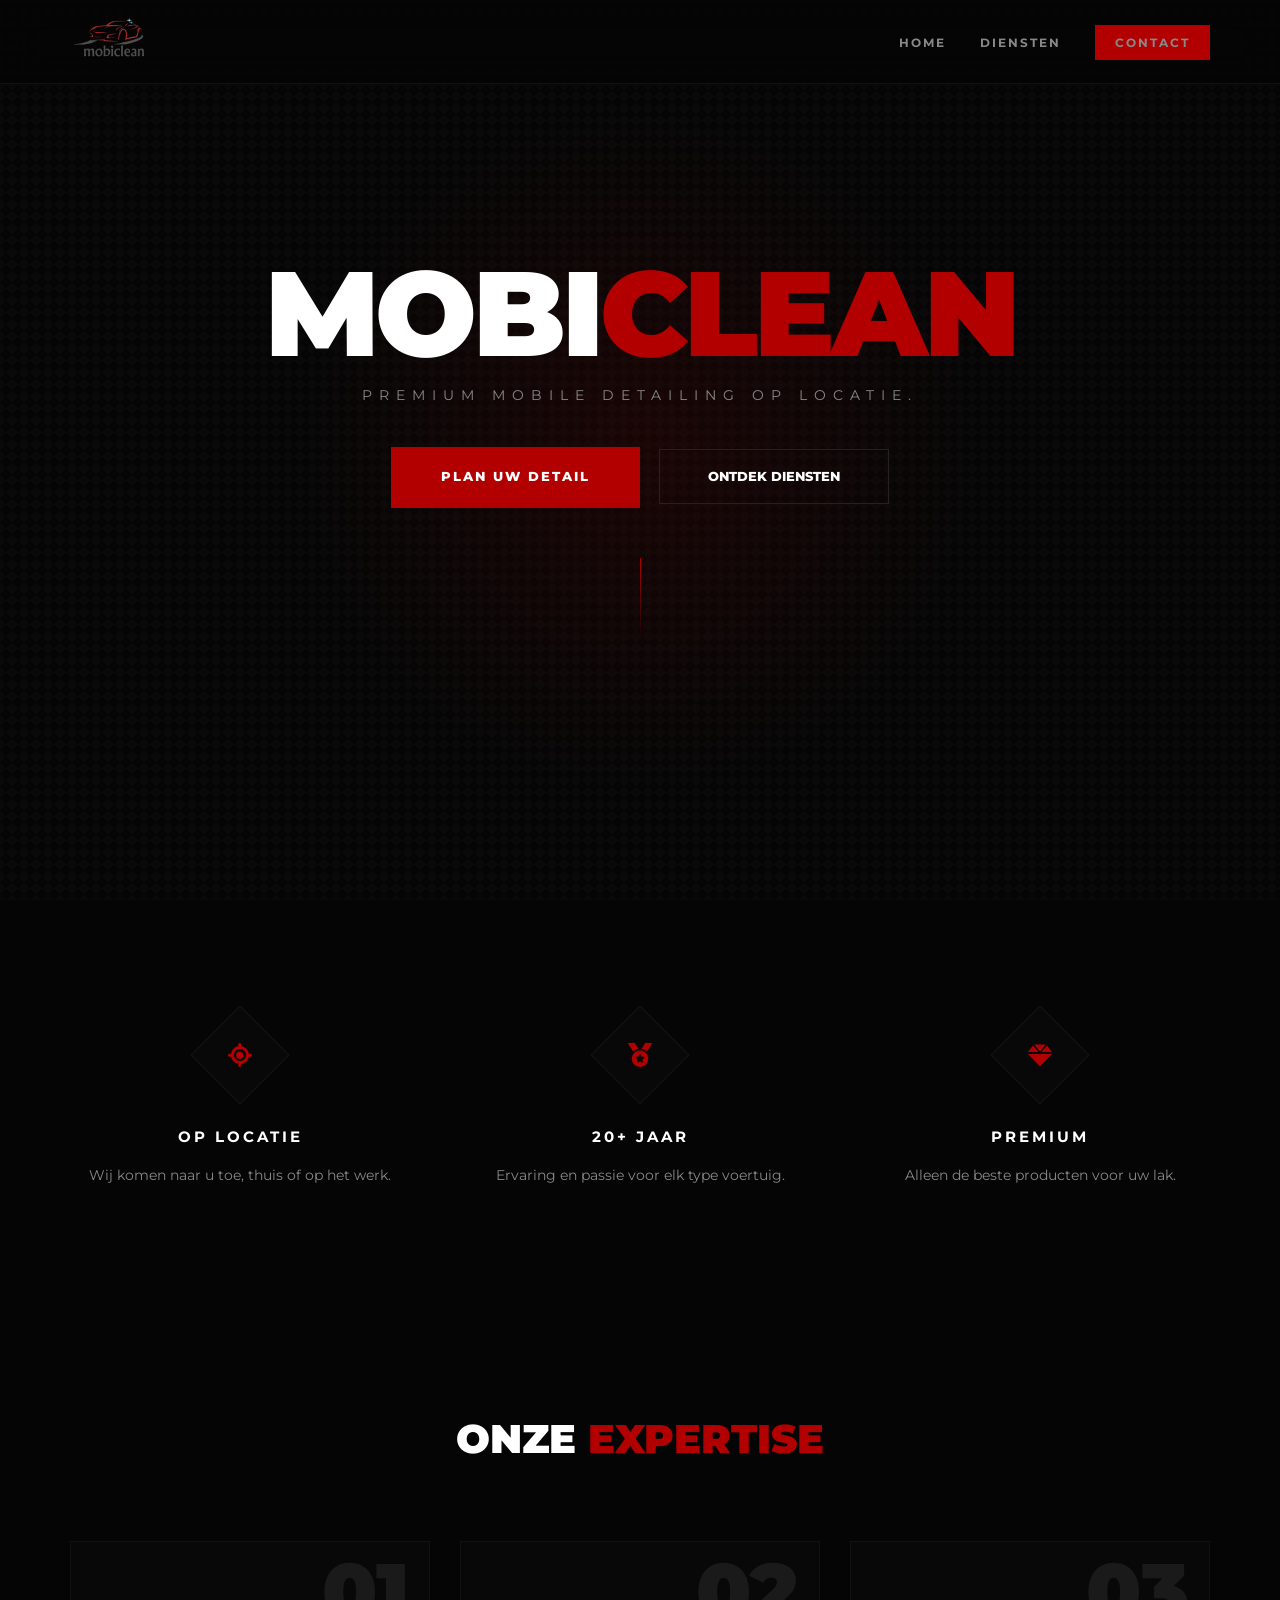
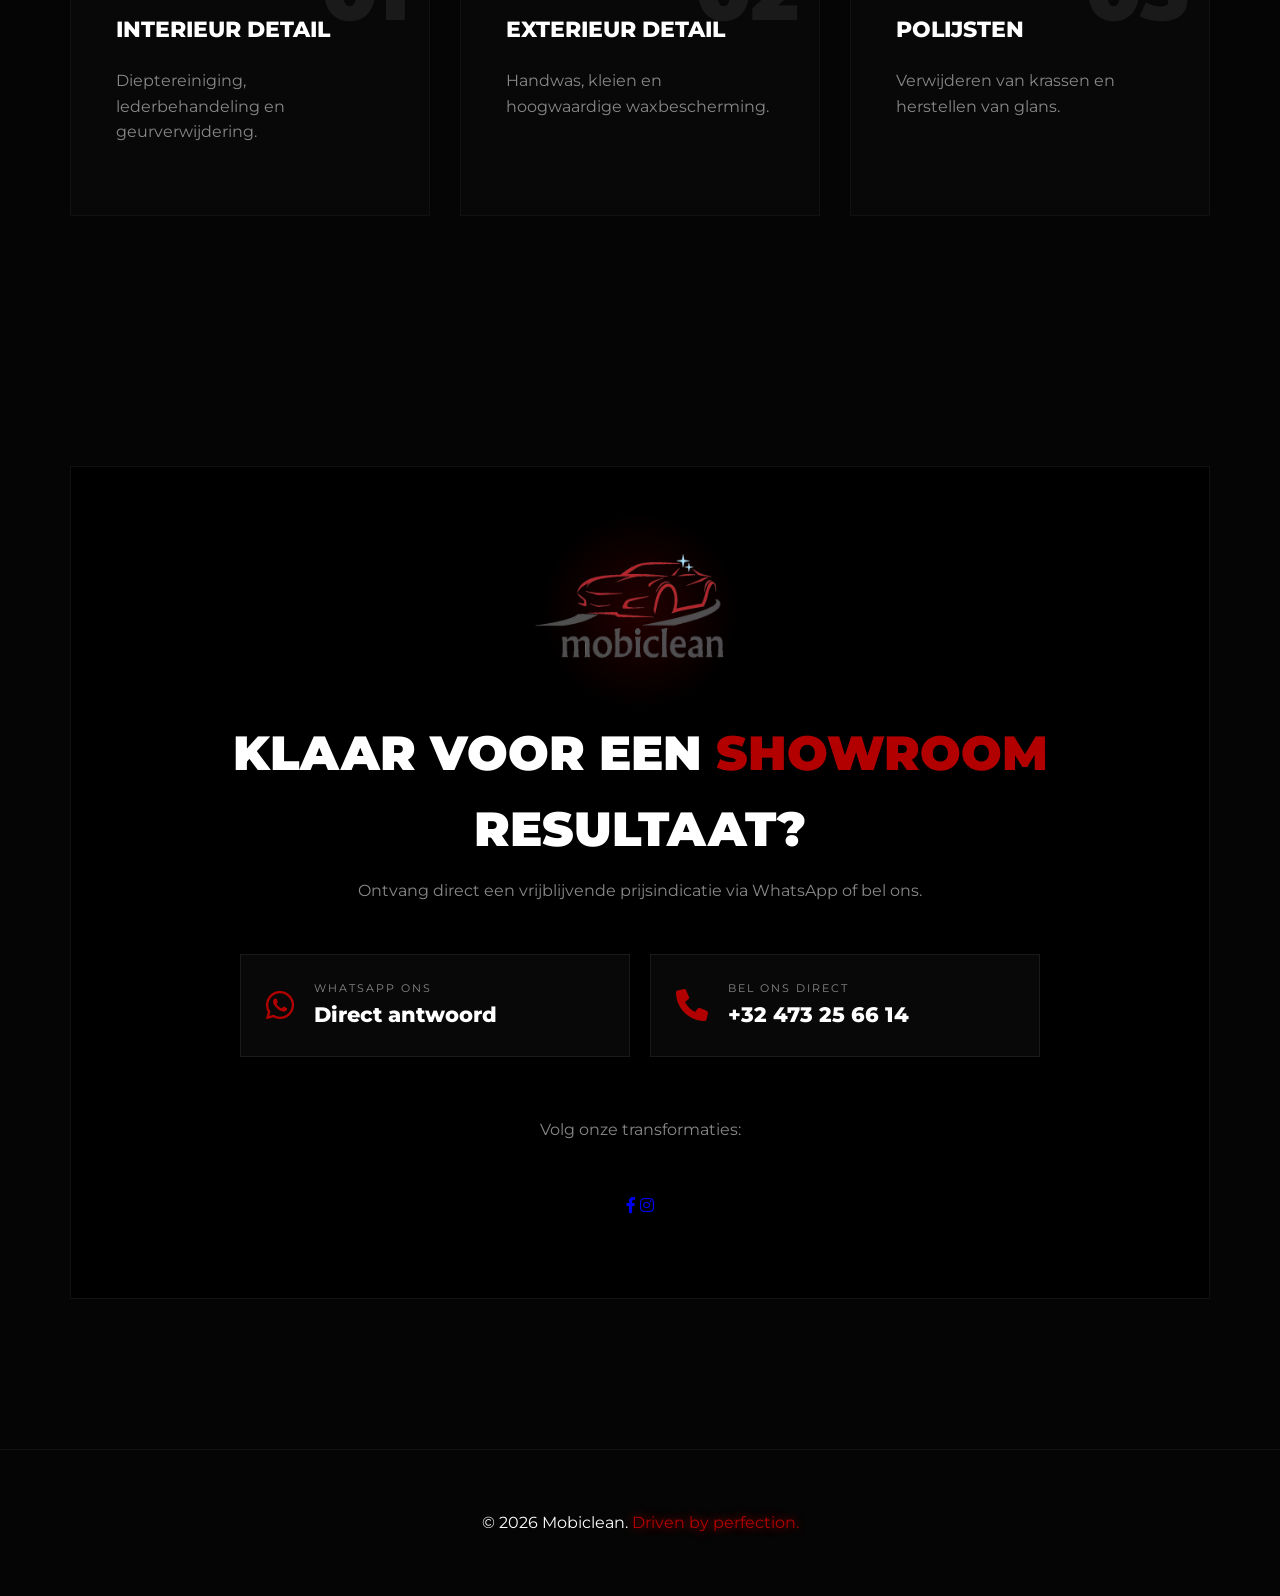
==== index.html @ 670caa79 "Add website files" ====
<!DOCTYPE html>
<html lang="nl">
<head>
    <meta charset="UTF-8">
    <meta name="viewport" content="width=device-width, initial-scale=1.0">
    <title>Mobiclean | Premium Detailing</title>
    <link href="https://fonts.googleapis.com/css2?family=Montserrat:wght@300;400;700;900&display=swap" rel="stylesheet">
    <link rel="stylesheet" href="https://cdnjs.cloudflare.com/ajax/libs/font-awesome/6.0.0/css/all.min.css">
    <link rel="stylesheet" href="css/style.css">
</head>
<body class="carbon-bg">

<header class="header">
    <div class="container header-inner">
        <div class="logo">
            <img src="images/logo.avif" alt="Mobiclean Logo">
        </div>
        <nav class="nav">
            <a href="#home">Home</a>
            <a href="#diensten">Diensten</a>
            <a href="#contact" class="btn-red-small">Contact</a>
        </nav>
    </div>
</header>

<main>
    <section id="home" class="hero">
        <div class="hero-content">
            <h1 class="reveal">MOBI<span class="text-red">CLEAN</span></h1>
            <p class="reveal subtitle">Premium Mobile Detailing op locatie.</p>
            <div class="hero-btns reveal">
                <a href="#contact" class="btn-red">Plan uw detail</a>
                <a href="#diensten" class="btn-outline">Ontdek diensten</a>
            </div>
        </div>
        <div class="scroll-indicator"></div>
    </section>

    <section class="features">
      <div class="container grid">
          <div class="feature-item reveal">
              <div class="premium-icon-box">
                  <i class="fa-solid fa-location-crosshairs"></i>
              </div>
              <h3>Op Locatie</h3>
              <p>Wij komen naar u toe, thuis of op het werk.</p>
          </div>
          <div class="feature-item reveal">
              <div class="premium-icon-box">
                  <i class="fa-solid fa-medal"></i>
              </div>
              <h3>20+ Jaar</h3>
              <p>Ervaring en passie voor elk type voertuig.</p>
          </div>
          <div class="feature-item reveal">
              <div class="premium-icon-box">
                  <i class="fa-solid fa-gem"></i>
              </div>
              <h3>Premium</h3>
              <p>Alleen de beste producten voor uw lak.</p>
          </div>
      </div>
    </section>

    <section id="diensten" class="services-preview">
        <div class="container">
            <h2 class="section-title reveal">Onze <span class="text-red">Expertise</span></h2>
            <div class="services-grid">
                <div class="service-card reveal">
                    <span class="card-number">01</span>
                    <h3>Interieur Detail</h3>
                    <p>Dieptereiniging, lederbehandeling en geurverwijdering.</p>
                </div>
                <div class="service-card reveal">
                    <span class="card-number">02</span>
                    <h3>Exterieur Detail</h3>
                    <p>Handwas, kleien en hoogwaardige waxbescherming.</p>
                </div>
                <div class="service-card reveal">
                    <span class="card-number">03</span>
                    <h3>Polijsten</h3>
                    <p>Verwijderen van krassen en herstellen van glans.</p>
                </div>
            </div>
        </div>
    </section>

    <section id="contact" class="contact-section">
      <div class="container">
          <div class="contact-card reveal">
              <div class="contact-visual">
                  <img src="images/logo.avif" alt="Mobiclean Logo" class="contact-logo-img">
                  <div class="glow-ring"></div>
              </div>
              
              <div class="contact-header">
                  <h2>Klaar voor een <span class="text-red">Showroom</span> resultaat?</h2>
                  <p>Ontvang direct een vrijblijvende prijsindicatie via WhatsApp of bel ons.</p>
              </div>
  
              <div class="contact-grid">
                  <a href="https://wa.me/32473256614?text=Beste%20Mobiclean,%20ik%20vroeg%20me%20af%20wat%20de%20mogelijkheden%20zijn%20voor%20mijn%20wagen..." 
                     class="contact-method wa-special" target="_blank">
                      <div class="method-icon">
                          <i class="fab fa-whatsapp"></i>
                      </div>
                      <div class="method-text">
                          <span>WhatsApp ons</span>
                          <strong>Direct antwoord</strong>
                      </div>
                  </a>
  
                  <a href="tel:+32473256614" class="contact-method">
                      <div class="method-icon">
                          <i class="fa-solid fa-phone"></i>
                      </div>
                      <div class="method-text">
                          <span>Bel ons direct</span>
                          <strong>+32 473 25 66 14</strong>
                      </div>
                  </a>
              </div>
                <div class="social-footer">
                  <p>Volg onze transformaties:</p>
                  <div class="social-icons-row">
                      <a href="#" class="social-btn"><i class="fab fa-facebook-f"></i></a>
                      <a href="#" class="social-btn"><i class="fab fa-instagram"></i></a>
                  </div>
              </div>
          </div>
      </div>
  </section>
</main>

<footer class="footer">
    <p>&copy; 2026 Mobiclean. <span class="text-red-glow">Driven by perfection.</span></p>
</footer>

<script src="js/main.js"></script>
</body>


</html>
---- css/style.css ----
/* MOBICLEAN - COMPLETE PREMIUM STYLESHEET 2026 
    DESIGN: STEALTH AUTOMOTIVE / HIGH-END DETAILING
*/

:root {
    --brand-red: #B20000;
    --brand-red-glow: rgba(178, 0, 0, 0.3);
    --dark-bg: #050505;
    --card-bg: #080808;
    --text-white: #ffffff;
    --text-muted: #888888;
    --transition: all 0.6s cubic-bezier(0.19, 1, 0.22, 1);
}

/* --- BASIS & RESET --- */
* {
    margin: 0;
    padding: 0;
    box-sizing: border-box;
}

html {
    scroll-behavior: smooth;
}

body {
    font-family: 'Montserrat', sans-serif;
    background-color: var(--dark-bg);
    color: var(--text-white);
    line-height: 1.6;
    overflow-x: hidden;
    -webkit-font-smoothing: antialiased;
}

/* Luxe Carbon Texture Background */
.carbon-bg {
    background-color: var(--dark-bg);
    background-image: 
        radial-gradient(circle at var(--mouse-x, 50%) var(--mouse-y, 50%), rgba(178, 0, 0, 0.12) 0%, transparent 45%),
        linear-gradient(45deg, #090909 25%, transparent 25%), 
        linear-gradient(-45deg, #090909 25%, transparent 25%), 
        linear-gradient(45deg, transparent 75%, #090909 75%), 
        linear-gradient(-45deg, transparent 75%, #090909 75%);
    background-size: 100% 100%, 12px 12px, 12px 12px, 12px 12px, 12px 12px;
    background-attachment: fixed;
}

.container {
    max-width: 1200px;
    margin: 0 auto;
    padding: 0 30px;
}

/* --- HEADER --- */
.header {
    position: fixed;
    width: 100%;
    z-index: 1000;
    background: rgba(5, 5, 5, 0.85);
    backdrop-filter: blur(20px);
    border-bottom: 1px solid rgba(255, 255, 255, 0.05);
    padding: 15px 0;
}

.header-inner {
    display: flex;
    justify-content: space-between;
    align-items: center;
}

.logo img {
    height: 45px;
}

.nav a {
    color: var(--text-muted);
    text-decoration: none;
    margin-left: 30px;
    font-weight: 700;
    font-size: 0.75rem;
    text-transform: uppercase;
    letter-spacing: 2px;
    transition: var(--transition);
}

.nav a:hover {
    color: white;
}

/* --- HERO --- */
.hero {
    height: 100vh;
    display: flex;
    flex-direction: column;
    align-items: center;
    justify-content: center;
    text-align: center;
    position: relative;
}

.hero h1 {
    font-size: clamp(3.5rem, 12vw, 7.5rem);
    font-weight: 900;
    letter-spacing: -4px;
    line-height: 0.85;
    margin-bottom: 20px;
    transition: opacity 1s ease, transform 0.1s ease-out;
}

.text-red {
    color: var(--brand-red);
}

.subtitle {
    font-size: 0.9rem;
    letter-spacing: 7px;
    text-transform: uppercase;
    color: var(--text-muted);
}

/* --- BUTTONS --- */
.btn-red {
    background: var(--brand-red);
    color: white;
    padding: 20px 50px;
    text-decoration: none;
    font-weight: 800;
    text-transform: uppercase;
    font-size: 0.8rem;
    letter-spacing: 2px;
    display: inline-block;
    margin-top: 40px;
    transition: var(--transition);
}

.btn-red:hover {
    background: white;
    color: black;
    transform: translateY(-5px);
}

.btn-red-small {
    background: var(--brand-red);
    color: white;
    padding: 10px 20px;
    text-decoration: none;
    font-weight: 700;
    text-transform: uppercase;
    font-size: 0.7rem;
    margin-left: 20px;
}

.btn-outline {
    border: 1px solid #222;
    color: white;
    padding: 19px 48px;
    text-decoration: none;
    font-weight: 800;
    text-transform: uppercase;
    font-size: 0.8rem;
    margin-left: 15px;
    transition: var(--transition);
}

.btn-outline:hover {
    border-color: white;
}

/* --- FEATURES (DIAMOND ICONS) --- */
.features {
    padding: 120px 0;
}

.grid {
    display: grid;
    grid-template-columns: repeat(auto-fit, minmax(280px, 1fr));
    gap: 60px;
    text-align: center;
}

.premium-icon-box {
    width: 70px;
    height: 70px;
    margin: 0 auto 35px;
    display: flex;
    align-items: center;
    justify-content: center;
    transform: rotate(45deg);
    border: 1px solid rgba(255, 255, 255, 0.05);
    background: #080808;
    transition: var(--transition);
}

.premium-icon-box i {
    transform: rotate(-45deg);
    color: var(--brand-red);
    font-size: 1.5rem;
    transition: var(--transition);
}

.feature-item:hover .premium-icon-box {
    background: var(--brand-red);
    border-color: var(--brand-red);
    transform: rotate(45deg) scale(1.1);
    box-shadow: 0 0 30px var(--brand-red-glow);
}

.feature-item:hover .premium-icon-box i {
    color: white;
}

.feature-item h3 {
    font-size: 0.95rem;
    letter-spacing: 3px;
    text-transform: uppercase;
    margin-bottom: 15px;
}

.feature-item p {
    color: var(--text-muted);
    font-size: 0.9rem;
}

/* --- EXPERTISE (CARDS) --- */
.services-preview {
    padding: 100px 0;
}

.section-title {
    font-size: 2.5rem;
    font-weight: 900;
    text-align: center;
    margin-bottom: 70px;
    text-transform: uppercase;
}

.services-grid {
    display: grid;
    grid-template-columns: repeat(auto-fit, minmax(320px, 1fr));
    gap: 30px;
}

.service-card {
    background: var(--card-bg);
    padding: 70px 45px;
    border: 1px solid #111;
    position: relative;
    transition: var(--transition);
    overflow: hidden;
}

.service-card:hover {
    border-color: var(--brand-red);
    transform: translateY(-10px);
}
.service-card::after {
    content: "";
    position: absolute;
    top: -50%;
    left: -60%;
    width: 20%;
    height: 200%;
    background: rgba(178, 0, 0, 0.1);
    transform: rotate(30deg);
    transition: all 0.7s ease;
    pointer-events: none;
    z-index: 3;
}

.service-card:hover::after {
    left: 120%;
}

.card-number {
    position: absolute;
    top: 10px;
    right: 20px;
    font-weight: 900;
    color: #1a1a1a;
    font-size: 5rem;
    line-height: 1;
    transition: var(--transition);
    z-index: 1;
}

.service-card:hover .card-number {
    color: var(--brand-red);
    opacity: 0.15;
}

.service-card h3 {
    font-size: 1.4rem;
    font-weight: 800;
    text-transform: uppercase;
    margin-bottom: 20px;
    position: relative;
    z-index: 2;
}

.service-card p {
    color: var(--text-muted);
    position: relative;
    z-index: 2;
}

.contact-section {
    padding: 150px 0;
}

.contact-card {
    background: #000;
    border: 1px solid #111;
    padding: 80px 40px;
    text-align: center;
    position: relative;
}

.contact-visual {
    margin-bottom: 40px;
    position: relative;
    display: inline-block;
}

.contact-visual img {
    height: 120px;
    position: relative;
    z-index: 2;
}

.glow-ring {
    position: absolute;
    top: 50%;
    left: 50%;
    transform: translate(-50%, -50%);
    width: 200px;
    height: 200px;
    background: radial-gradient(circle, rgba(178, 0, 0, 0.2) 0%, transparent 70%);
    z-index: 1;
}

.contact-card h2 {
    font-size: clamp(1.8rem, 5vw, 3rem);
    font-weight: 900;
    margin-bottom: 10px;
    text-transform: uppercase;
}

.contact-card p {
    color: var(--text-muted);
    margin-bottom: 50px;
}

.contact-grid {
    display: grid;
    grid-template-columns: repeat(auto-fit, minmax(280px, 1fr));
    gap: 20px;
    max-width: 800px;
    margin: 0 auto 60px;
}

.contact-method {
    display: flex;
    align-items: center;
    background: #080808;
    border: 1px solid #1a1a1a;
    padding: 25px;
    text-decoration: none;
    color: white;
    transition: var(--transition);
    text-align: left;
}

.method-icon {
    font-size: 2rem;
    margin-right: 20px;
    color: var(--brand-red);
}

.method-text span {
    display: block;
    font-size: 0.7rem;
    text-transform: uppercase;
    letter-spacing: 2px;
    color: var(--text-muted);
}

.method-text strong {
    font-size: 1.3rem;
    font-weight: 800;
}

/* WhatsApp Hover Effect */
.wa-special:hover {
    border-color: #25D366;
    box-shadow: 0 0 30px rgba(37, 211, 102, 0.1);
}

.wa-special:hover .method-icon {
    color: #25D366;
}

.contact-method:not(.wa-special):hover {
    border-color: var(--brand-red);
    transform: translateY(-5px);
}

.social-links {
    display: flex;
    justify-content: center;
    gap: 20px;
    margin-top: 40px;
}

.social-icon {
    width: 50px;
    height: 50px;
    border: 1px solid #111;
    display: flex;
    align-items: center;
    justify-content: center;
    color: var(--text-muted);
    text-decoration: none;
    transition: var(--transition);
}

.social-icon:hover {
    border-color: var(--brand-red);
    color: white;
    background: var(--brand-red);
}

/* --- ANIMATIONS --- */
.reveal {
    opacity: 0;
    transform: translateY(40px);
    transition: 1s cubic-bezier(0.19, 1, 0.22, 1);
}

.reveal.active {
    opacity: 1;
    transform: translateY(0);
}

.scroll-indicator {
    width: 1px;
    height: 80px;
    background: linear-gradient(to bottom, var(--brand-red), transparent);
    margin-top: 50px;
    position: relative;
    overflow: hidden;
}

/* --- FOOTER --- */
.footer {
    padding: 60px 0;
    text-align: center;
    border-top: 1px solid #111;
}

.text-red-glow {
    color: var(--brand-red);
    text-shadow: 0 0 10px var(--brand-red);
}

/* --- RESPONSIVE --- */
@media (max-width: 768px) {
    .hero h1 { font-size: 3.5rem; }
    .btn-outline { margin-left: 0; margin-top: 15px; width: 100%; }
    .btn-red { width: 100%; }
    .nav { display: none; }
    .contact-grid { grid-template-columns: 1fr; }
}
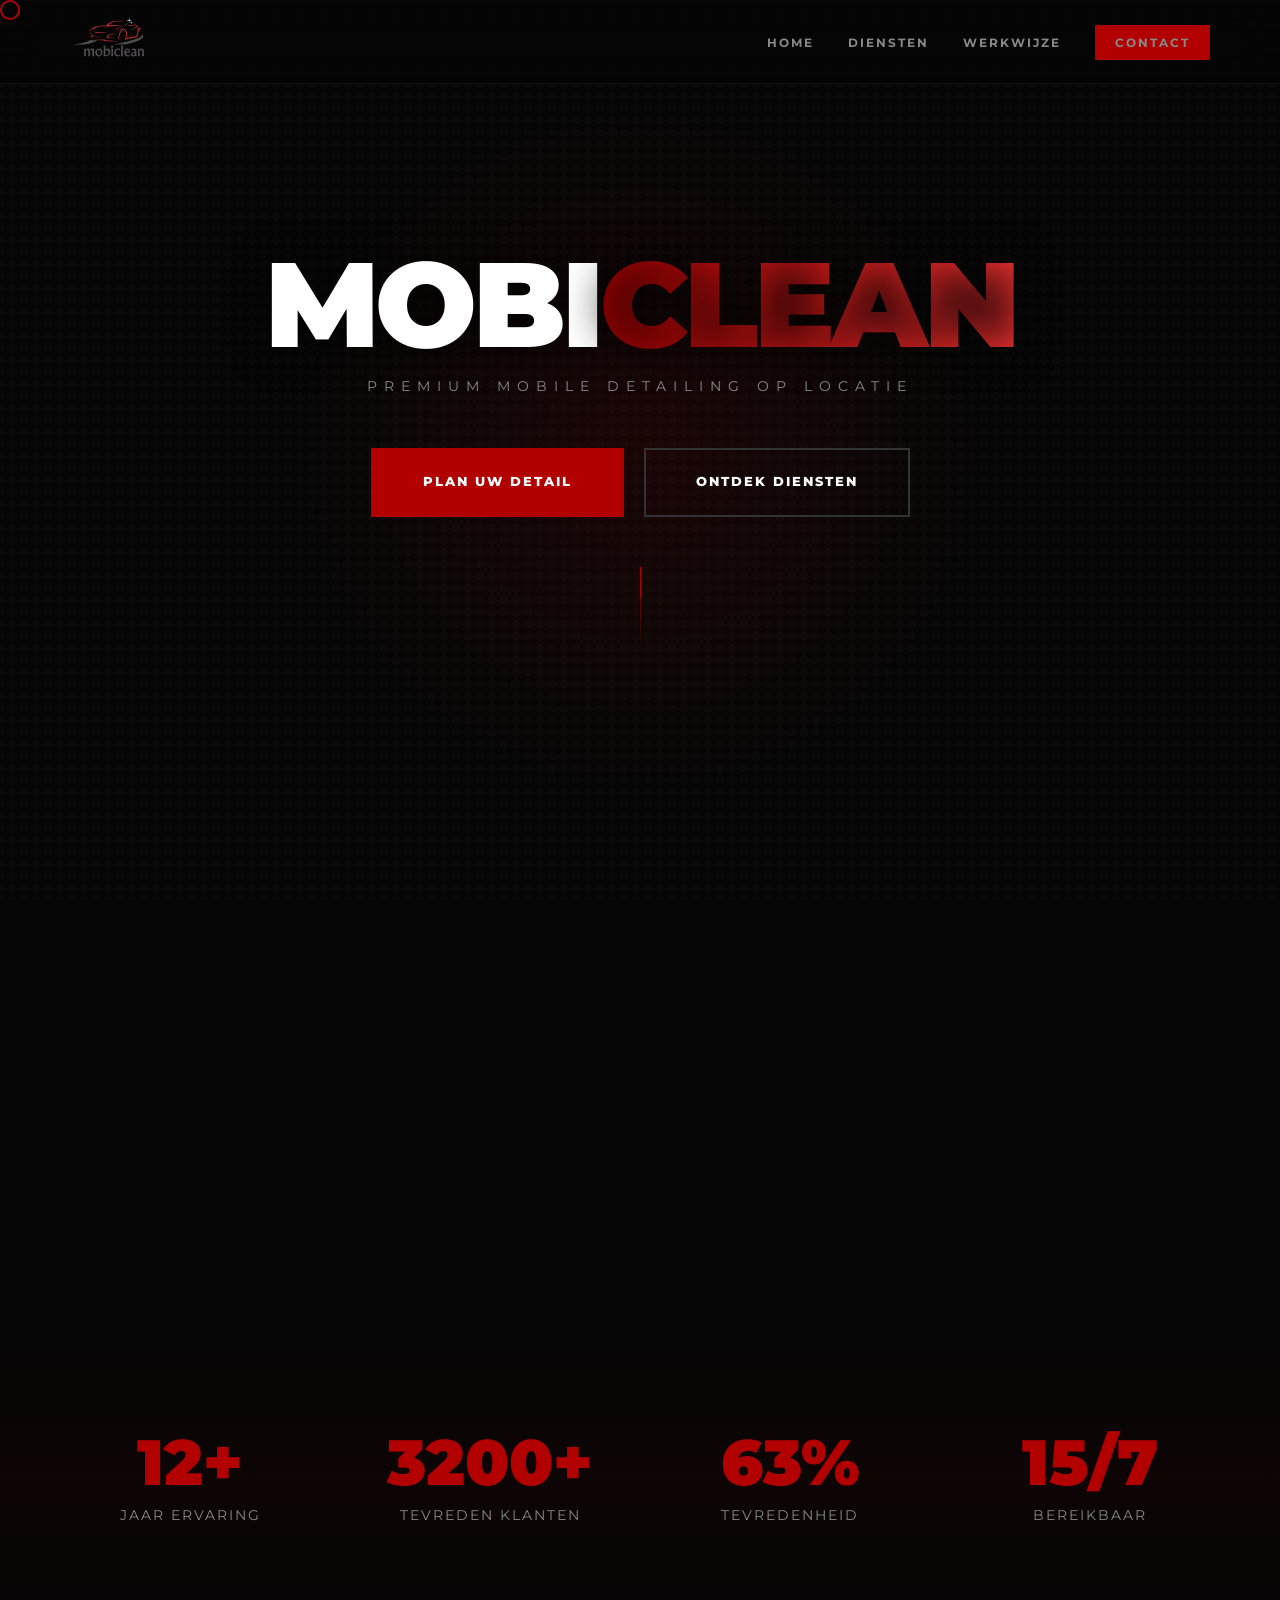
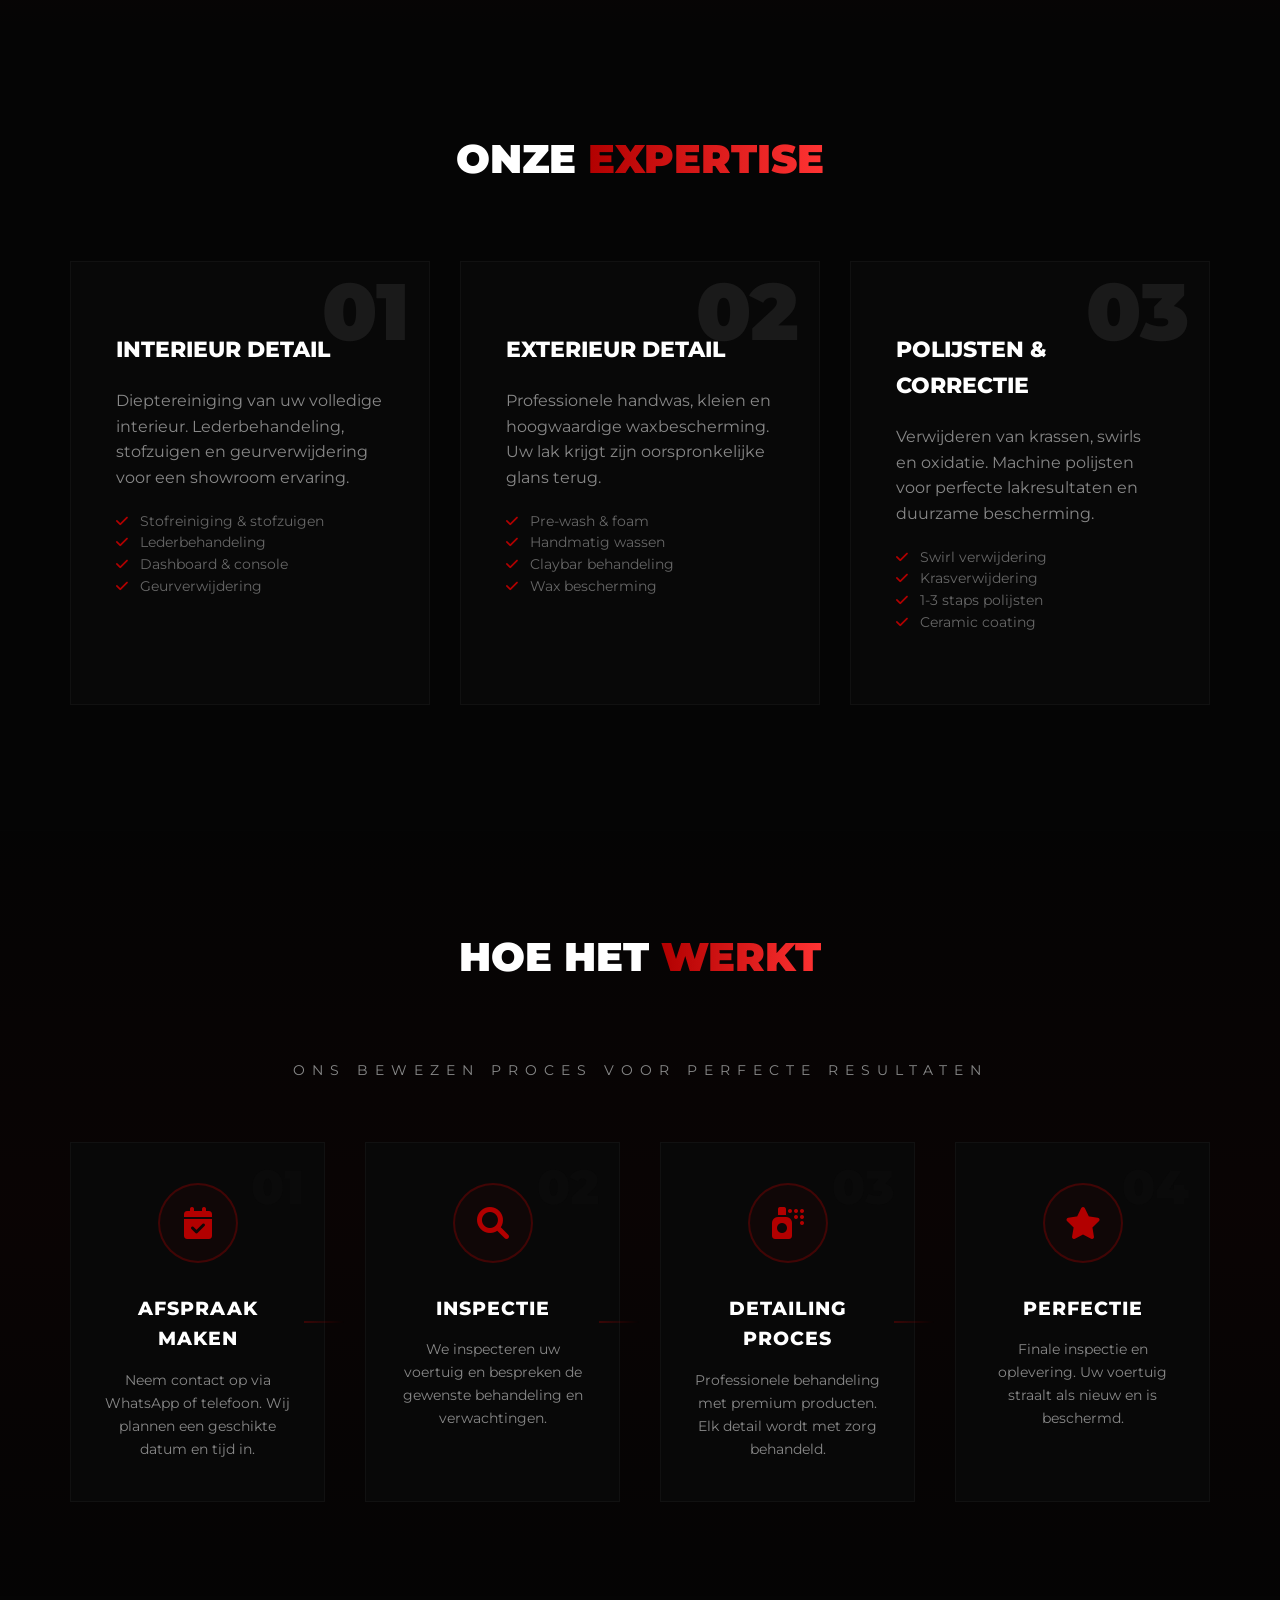
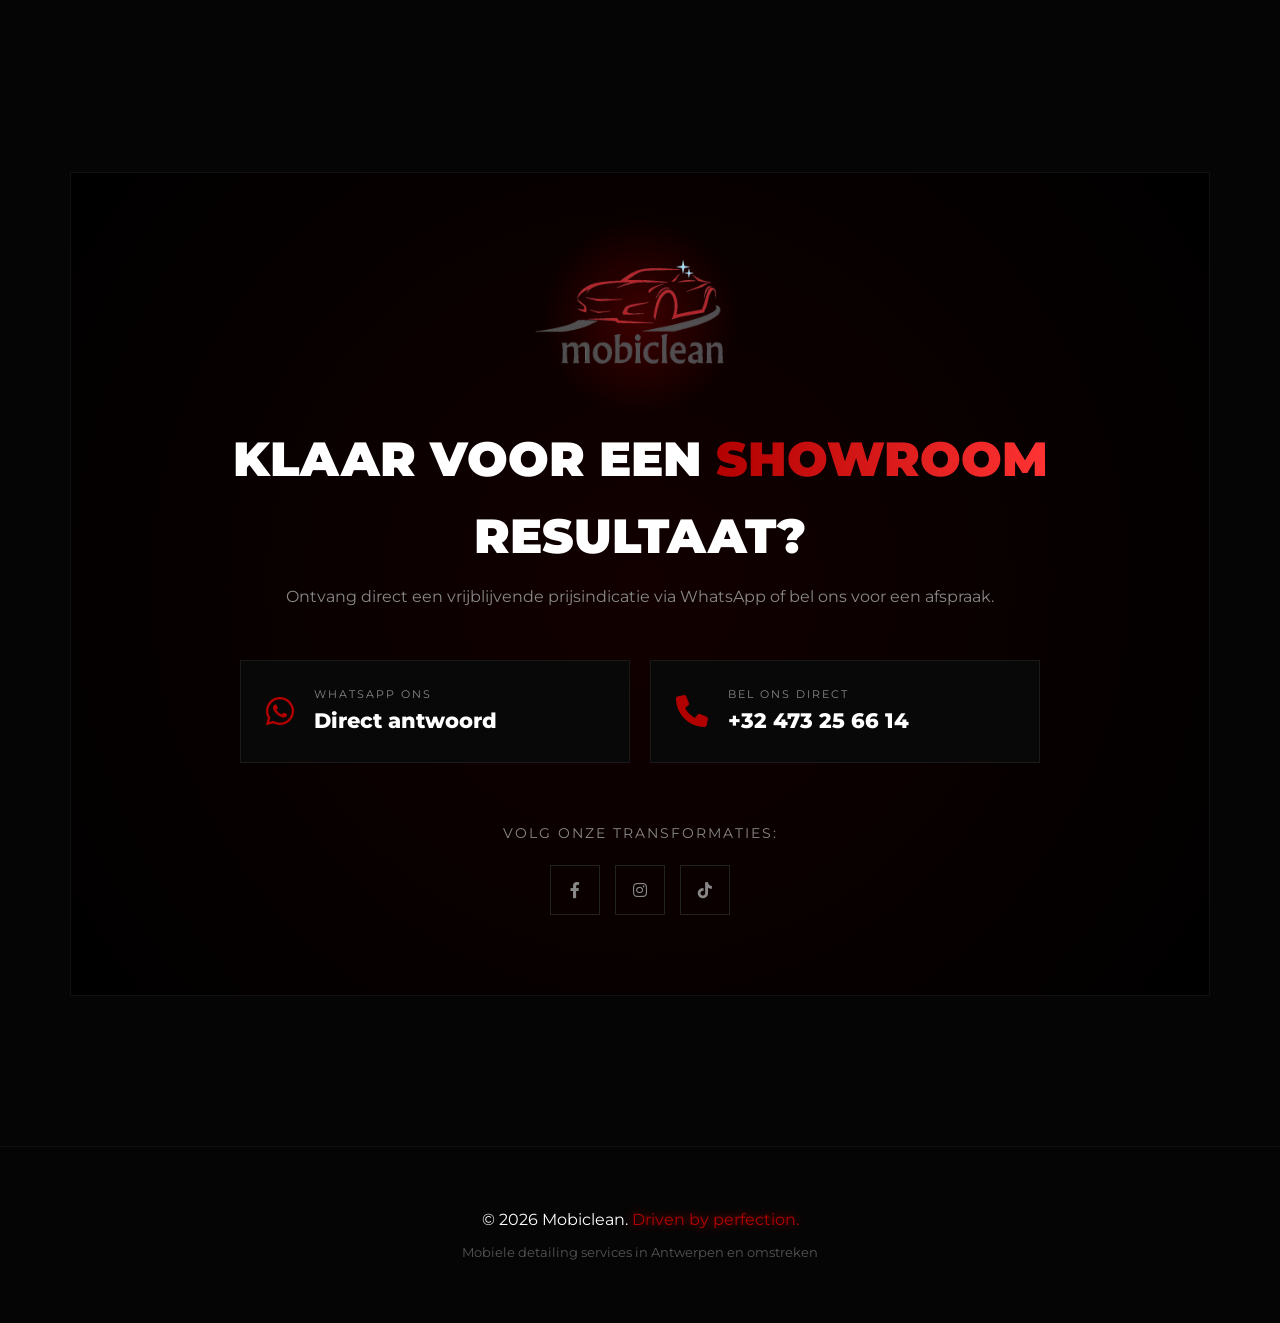
==== commit 38b260e6: "v2" ====
--- a/index.html
+++ b/index.html
@@ -3,13 +3,24 @@
 <head>
     <meta charset="UTF-8">
     <meta name="viewport" content="width=device-width, initial-scale=1.0">
-    <title>Mobiclean | Premium Detailing</title>
+    <title>Mobiclean | Premium Mobile Detailing</title>
+    
+    <!-- Fonts -->
     <link href="https://fonts.googleapis.com/css2?family=Montserrat:wght@300;400;700;900&display=swap" rel="stylesheet">
+    
+    <!-- Icons -->
     <link rel="stylesheet" href="https://cdnjs.cloudflare.com/ajax/libs/font-awesome/6.0.0/css/all.min.css">
-    <link rel="stylesheet" href="css/style.css">
+    
+    <!-- Enhanced Stylesheet -->
+    <link rel="stylesheet" href="css/style-enhanced.css">
+    
+    <!-- SEO Meta Tags -->
+    <meta name="description" content="Mobiclean - Premium mobile detailing services op locatie. 20+ jaar ervaring in auto detailing, polijsten en interieur reiniging.">
+    <meta name="keywords" content="mobile detailing, auto detailing, car wash, polijsten, interieur reiniging, Antwerpen">
 </head>
 <body class="carbon-bg">
 
+<!-- HEADER -->
 <header class="header">
     <div class="container header-inner">
         <div class="logo">
@@ -18,127 +29,252 @@
         <nav class="nav">
             <a href="#home">Home</a>
             <a href="#diensten">Diensten</a>
+            <a href="#proces">Werkwijze</a>
             <a href="#contact" class="btn-red-small">Contact</a>
         </nav>
     </div>
 </header>
 
 <main>
+    <!-- HERO SECTION -->
     <section id="home" class="hero">
+        <!-- Optional: Uncomment for video background
+        <video class="hero-video" autoplay muted loop playsinline>
+            <source src="videos/car-detail.mp4" type="video/mp4">
+        </video>
+        -->
+
+        
+        
         <div class="hero-content">
             <h1 class="reveal">MOBI<span class="text-red">CLEAN</span></h1>
-            <p class="reveal subtitle">Premium Mobile Detailing op locatie.</p>
+            <p class="reveal subtitle">Premium Mobile Detailing op locatie</p>
             <div class="hero-btns reveal">
-                <a href="#contact" class="btn-red">Plan uw detail</a>
-                <a href="#diensten" class="btn-outline">Ontdek diensten</a>
-            </div>
-        </div>
+                <a href="#contact" class="btn-red"><span>Plan uw detail</span></a>
+                <a href="#diensten" class="btn-outline"><span>Ontdek diensten</span></a>
+            </div>
+        </div>
+        
         <div class="scroll-indicator"></div>
     </section>
 
+    <!-- FEATURES SECTION -->
     <section class="features">
-      <div class="container grid">
-          <div class="feature-item reveal">
-              <div class="premium-icon-box">
-                  <i class="fa-solid fa-location-crosshairs"></i>
-              </div>
-              <h3>Op Locatie</h3>
-              <p>Wij komen naar u toe, thuis of op het werk.</p>
-          </div>
-          <div class="feature-item reveal">
-              <div class="premium-icon-box">
-                  <i class="fa-solid fa-medal"></i>
-              </div>
-              <h3>20+ Jaar</h3>
-              <p>Ervaring en passie voor elk type voertuig.</p>
-          </div>
-          <div class="feature-item reveal">
-              <div class="premium-icon-box">
-                  <i class="fa-solid fa-gem"></i>
-              </div>
-              <h3>Premium</h3>
-              <p>Alleen de beste producten voor uw lak.</p>
-          </div>
-      </div>
-    </section>
-
+        <div class="container grid">
+            <div class="feature-item reveal-stagger">
+                <div class="premium-icon-box">
+                    <i class="fa-solid fa-location-crosshairs"></i>
+                </div>
+                <h3>Op Locatie</h3>
+                <p>Wij komen naar u toe, thuis of op het werk. Premium service aan uw deur.</p>
+            </div>
+            
+            <div class="feature-item reveal-stagger">
+                <div class="premium-icon-box">
+                    <i class="fa-solid fa-medal"></i>
+                </div>
+                <h3>20+ Jaar Ervaring</h3>
+                <p>Expertise en passie voor elk type voertuig. Van classic tot supercar.</p>
+            </div>
+            
+            <div class="feature-item reveal-stagger">
+                <div class="premium-icon-box">
+                    <i class="fa-solid fa-gem"></i>
+                </div>
+                <h3>Premium Producten</h3>
+                <p>Alleen de beste producten voor uw lak. Topkwaliteit gegarandeerd.</p>
+            </div>
+        </div>
+    </section>
+
+    <!-- STATISTICS SECTION -->
+    <section class="stats-section">
+        <div class="container">
+            <div class="stats-grid">
+                <div class="stat-item reveal">
+                    <div class="stat-number" data-target="20" data-suffix="+">0+</div>
+                    <div class="stat-label">Jaar Ervaring</div>
+                </div>
+                
+                <div class="stat-item reveal">
+                    <div class="stat-number" data-target="5000" data-suffix="+">0+</div>
+                    <div class="stat-label">Tevreden Klanten</div>
+                </div>
+                
+                <div class="stat-item reveal">
+                    <div class="stat-number" data-target="100" data-suffix="%">0%</div>
+                    <div class="stat-label">Tevredenheid</div>
+                </div>
+                
+                <div class="stat-item reveal">
+                    <div class="stat-number" data-target="24" data-suffix="/7">0/7</div>
+                    <div class="stat-label">Bereikbaar</div>
+                </div>
+            </div>
+        </div>
+    </section>
+
+    <!-- SERVICES SECTION -->
     <section id="diensten" class="services-preview">
         <div class="container">
             <h2 class="section-title reveal">Onze <span class="text-red">Expertise</span></h2>
+            
             <div class="services-grid">
-                <div class="service-card reveal">
+                <div class="service-card reveal-stagger">
                     <span class="card-number">01</span>
                     <h3>Interieur Detail</h3>
-                    <p>Dieptereiniging, lederbehandeling en geurverwijdering.</p>
-                </div>
-                <div class="service-card reveal">
+                    <p>Dieptereiniging van uw volledige interieur. Lederbehandeling, stofzuigen en geurverwijdering voor een showroom ervaring.</p>
+                    <ul style="list-style: none; padding: 0; margin-top: 20px; color: #666; font-size: 0.85rem;">
+                        <li><i class="fa-solid fa-check" style="color: var(--brand-red); margin-right: 8px;"></i> Stofreiniging & stofzuigen</li>
+                        <li><i class="fa-solid fa-check" style="color: var(--brand-red); margin-right: 8px;"></i> Lederbehandeling</li>
+                        <li><i class="fa-solid fa-check" style="color: var(--brand-red); margin-right: 8px;"></i> Dashboard & console</li>
+                        <li><i class="fa-solid fa-check" style="color: var(--brand-red); margin-right: 8px;"></i> Geurverwijdering</li>
+                    </ul>
+                </div>
+                
+                <div class="service-card reveal-stagger">
                     <span class="card-number">02</span>
                     <h3>Exterieur Detail</h3>
-                    <p>Handwas, kleien en hoogwaardige waxbescherming.</p>
-                </div>
-                <div class="service-card reveal">
+                    <p>Professionele handwas, kleien en hoogwaardige waxbescherming. Uw lak krijgt zijn oorspronkelijke glans terug.</p>
+                    <ul style="list-style: none; padding: 0; margin-top: 20px; color: #666; font-size: 0.85rem;">
+                        <li><i class="fa-solid fa-check" style="color: var(--brand-red); margin-right: 8px;"></i> Pre-wash & foam</li>
+                        <li><i class="fa-solid fa-check" style="color: var(--brand-red); margin-right: 8px;"></i> Handmatig wassen</li>
+                        <li><i class="fa-solid fa-check" style="color: var(--brand-red); margin-right: 8px;"></i> Claybar behandeling</li>
+                        <li><i class="fa-solid fa-check" style="color: var(--brand-red); margin-right: 8px;"></i> Wax bescherming</li>
+                    </ul>
+                </div>
+                
+                <div class="service-card reveal-stagger">
                     <span class="card-number">03</span>
-                    <h3>Polijsten</h3>
-                    <p>Verwijderen van krassen en herstellen van glans.</p>
-                </div>
-            </div>
-        </div>
-    </section>
-
+                    <h3>Polijsten & Correctie</h3>
+                    <p>Verwijderen van krassen, swirls en oxidatie. Machine polijsten voor perfecte lakresultaten en duurzame bescherming.</p>
+                    <ul style="list-style: none; padding: 0; margin-top: 20px; color: #666; font-size: 0.85rem;">
+                        <li><i class="fa-solid fa-check" style="color: var(--brand-red); margin-right: 8px;"></i> Swirl verwijdering</li>
+                        <li><i class="fa-solid fa-check" style="color: var(--brand-red); margin-right: 8px;"></i> Krasverwijdering</li>
+                        <li><i class="fa-solid fa-check" style="color: var(--brand-red); margin-right: 8px;"></i> 1-3 staps polijsten</li>
+                        <li><i class="fa-solid fa-check" style="color: var(--brand-red); margin-right: 8px;"></i> Ceramic coating</li>
+                    </ul>
+                </div>
+            </div>
+        </div>
+    </section>
+
+    <!-- HOW IT WORKS SECTION -->
+    <section id="proces" class="how-it-works">
+        <div class="container">
+            <h2 class="section-title reveal">Hoe Het <span class="text-red">Werkt</span></h2>
+            <p class="subtitle reveal" style="text-align: center; margin-bottom: 60px;">Ons bewezen proces voor perfecte resultaten</p>
+            
+            <div class="process-grid">
+                <div class="process-step reveal-stagger">
+                    <div class="step-number">01</div>
+                    <div class="step-icon">
+                        <i class="fa-solid fa-calendar-check"></i>
+                    </div>
+                    <h3>Afspraak Maken</h3>
+                    <p>Neem contact op via WhatsApp of telefoon. Wij plannen een geschikte datum en tijd in.</p>
+                </div>
+                
+                <div class="process-step reveal-stagger">
+                    <div class="step-number">02</div>
+                    <div class="step-icon">
+                        <i class="fa-solid fa-magnifying-glass"></i>
+                    </div>
+                    <h3>Inspectie</h3>
+                    <p>We inspecteren uw voertuig en bespreken de gewenste behandeling en verwachtingen.</p>
+                </div>
+                
+                <div class="process-step reveal-stagger">
+                    <div class="step-number">03</div>
+                    <div class="step-icon">
+                        <i class="fa-solid fa-spray-can"></i>
+                    </div>
+                    <h3>Detailing Proces</h3>
+                    <p>Professionele behandeling met premium producten. Elk detail wordt met zorg behandeld.</p>
+                </div>
+                
+                <div class="process-step reveal-stagger">
+                    <div class="step-number">04</div>
+                    <div class="step-icon">
+                        <i class="fa-solid fa-star"></i>
+                    </div>
+                    <h3>Perfectie</h3>
+                    <p>Finale inspectie en oplevering. Uw voertuig straalt als nieuw en is beschermd.</p>
+                </div>
+            </div>
+        </div>
+    </section>
+
+    <!-- CONTACT SECTION -->
     <section id="contact" class="contact-section">
-      <div class="container">
-          <div class="contact-card reveal">
-              <div class="contact-visual">
-                  <img src="images/logo.avif" alt="Mobiclean Logo" class="contact-logo-img">
-                  <div class="glow-ring"></div>
-              </div>
-              
-              <div class="contact-header">
-                  <h2>Klaar voor een <span class="text-red">Showroom</span> resultaat?</h2>
-                  <p>Ontvang direct een vrijblijvende prijsindicatie via WhatsApp of bel ons.</p>
-              </div>
-  
-              <div class="contact-grid">
-                  <a href="https://wa.me/32473256614?text=Beste%20Mobiclean,%20ik%20vroeg%20me%20af%20wat%20de%20mogelijkheden%20zijn%20voor%20mijn%20wagen..." 
-                     class="contact-method wa-special" target="_blank">
-                      <div class="method-icon">
-                          <i class="fab fa-whatsapp"></i>
-                      </div>
-                      <div class="method-text">
-                          <span>WhatsApp ons</span>
-                          <strong>Direct antwoord</strong>
-                      </div>
-                  </a>
-  
-                  <a href="tel:+32473256614" class="contact-method">
-                      <div class="method-icon">
-                          <i class="fa-solid fa-phone"></i>
-                      </div>
-                      <div class="method-text">
-                          <span>Bel ons direct</span>
-                          <strong>+32 473 25 66 14</strong>
-                      </div>
-                  </a>
-              </div>
+        <div class="container">
+            <div class="contact-card reveal">
+                <div class="contact-visual">
+                    <img src="images/logo.avif" alt="Mobiclean Logo" class="contact-logo-img">
+                    <div class="glow-ring"></div>
+                </div>
+                
+                <div class="contact-header">
+                    <h2>Klaar voor een <span class="text-red">Showroom</span> resultaat?</h2>
+                    <p>Ontvang direct een vrijblijvende prijsindicatie via WhatsApp of bel ons voor een afspraak.</p>
+                </div>
+    
+                <div class="contact-grid">
+                    <a href="https://wa.me/32473256614?text=Beste%20Mobiclean,%20ik%20vroeg%20me%20af%20wat%20de%20mogelijkheden%20zijn%20voor%20mijn%20wagen..." 
+                       class="contact-method wa-special" 
+                       target="_blank"
+                       rel="noopener noreferrer">
+                        <div class="method-icon">
+                            <i class="fab fa-whatsapp"></i>
+                        </div>
+                        <div class="method-text">
+                            <span>WhatsApp ons</span>
+                            <strong>Direct antwoord</strong>
+                        </div>
+                    </a>
+    
+                    <a href="tel:+32473256614" class="contact-method">
+                        <div class="method-icon">
+                            <i class="fa-solid fa-phone"></i>
+                        </div>
+                        <div class="method-text">
+                            <span>Bel ons direct</span>
+                            <strong>+32 473 25 66 14</strong>
+                        </div>
+                    </a>
+                </div>
+                
                 <div class="social-footer">
-                  <p>Volg onze transformaties:</p>
-                  <div class="social-icons-row">
-                      <a href="#" class="social-btn"><i class="fab fa-facebook-f"></i></a>
-                      <a href="#" class="social-btn"><i class="fab fa-instagram"></i></a>
-                  </div>
-              </div>
-          </div>
-      </div>
-  </section>
+                    <p>Volg onze transformaties:</p>
+                    <div class="social-icons-row">
+                        <a href="https://facebook.com/mobiclean" class="social-btn" target="_blank" rel="noopener noreferrer">
+                            <i class="fab fa-facebook-f"></i>
+                        </a>
+                        <a href="https://instagram.com/mobiclean" class="social-btn" target="_blank" rel="noopener noreferrer">
+                            <i class="fab fa-instagram"></i>
+                        </a>
+                        <a href="https://tiktok.com/@mobiclean" class="social-btn" target="_blank" rel="noopener noreferrer">
+                            <i class="fab fa-tiktok"></i>
+                        </a>
+                    </div>
+                </div>
+            </div>
+        </div>
+    </section>
 </main>
 
+<!-- FOOTER -->
 <footer class="footer">
-    <p>&copy; 2026 Mobiclean. <span class="text-red-glow">Driven by perfection.</span></p>
+    <div class="container">
+        <p>&copy; 2026 Mobiclean. <span class="text-red-glow">Driven by perfection.</span></p>
+        <p style="margin-top: 10px; font-size: 0.8rem; color: #555;">
+            Mobiele detailing services in Antwerpen en omstreken
+        </p>
+    </div>
 </footer>
 
-<script src="js/main.js"></script>
+<!-- Enhanced JavaScript -->
+<script src="js/main-enhanced.js"></script>
+
 </body>
-
-
-</html>
-
+</html>
--- a/css/style-enhanced.css
+++ b/css/style-enhanced.css
@@ -0,0 +1,1053 @@
+/* MOBICLEAN - ENHANCED PREMIUM STYLESHEET 2026 
+    DESIGN: STEALTH AUTOMOTIVE / HIGH-END DETAILING
+    Inspired by Woshico's premium interactions
+*/
+
+:root {
+    --brand-red: #B20000;
+    --brand-red-glow: rgba(178, 0, 0, 0.3);
+    --dark-bg: #050505;
+    --card-bg: #080808;
+    --text-white: #ffffff;
+    --text-muted: #888888;
+    --transition: all 0.6s cubic-bezier(0.19, 1, 0.22, 1);
+    --elastic: cubic-bezier(0.68, -0.55, 0.265, 1.55);
+}
+
+/* --- BASIS & RESET --- */
+* {
+    margin: 0;
+    padding: 0;
+    box-sizing: border-box;
+}
+
+html {
+    scroll-behavior: smooth;
+}
+
+body {
+    font-family: 'Montserrat', sans-serif;
+    background-color: var(--dark-bg);
+    color: var(--text-white);
+    line-height: 1.6;
+    overflow-x: hidden;
+    -webkit-font-smoothing: antialiased;
+}
+
+/* Enhanced Carbon Texture Background with Mouse Tracking */
+.carbon-bg {
+    background-color: var(--dark-bg);
+    background-image: 
+        radial-gradient(circle at var(--mouse-x, 50%) var(--mouse-y, 50%), rgba(178, 0, 0, 0.12) 0%, transparent 45%),
+        linear-gradient(45deg, #090909 25%, transparent 25%), 
+        linear-gradient(-45deg, #090909 25%, transparent 25%), 
+        linear-gradient(45deg, transparent 75%, #090909 75%), 
+        linear-gradient(-45deg, transparent 75%, #090909 75%);
+    background-size: 100% 100%, 12px 12px, 12px 12px, 12px 12px, 12px 12px;
+    background-attachment: fixed;
+    position: relative;
+}
+
+.container {
+    max-width: 1200px;
+    margin: 0 auto;
+    padding: 0 30px;
+}
+
+/* --- HEADER with Enhanced Animations --- */
+.header {
+    position: fixed;
+    width: 100%;
+    z-index: 1000;
+    background: rgba(5, 5, 5, 0.85);
+    backdrop-filter: blur(20px);
+    border-bottom: 1px solid rgba(255, 255, 255, 0.05);
+    padding: 15px 0;
+    transition: all 0.4s cubic-bezier(0.4, 0, 0.2, 1);
+}
+
+.header.scrolled {
+    background: rgba(5, 5, 5, 0.95);
+    padding: 10px 0;
+    box-shadow: 0 10px 40px rgba(0, 0, 0, 0.5);
+}
+
+.header-inner {
+    display: flex;
+    justify-content: space-between;
+    align-items: center;
+}
+
+.logo img {
+    height: 45px;
+    transition: transform 0.3s ease;
+}
+
+.logo:hover img {
+    transform: scale(1.05);
+}
+
+.nav a {
+    color: var(--text-muted);
+    text-decoration: none;
+    margin-left: 30px;
+    font-weight: 700;
+    font-size: 0.75rem;
+    text-transform: uppercase;
+    letter-spacing: 2px;
+    transition: var(--transition);
+    position: relative;
+}
+
+.nav a::after {
+    content: '';
+    position: absolute;
+    bottom: -5px;
+    left: 0;
+    width: 0;
+    height: 2px;
+    background: var(--brand-red);
+    transition: width 0.3s ease;
+}
+
+.nav a:hover {
+    color: white;
+}
+
+.nav a:hover::after {
+    width: 100%;
+}
+
+/* --- HERO with Video Background Option --- */
+.hero {
+    height: 100vh;
+    display: flex;
+    flex-direction: column;
+    align-items: center;
+    justify-content: center;
+    text-align: center;
+    position: relative;
+    overflow: hidden;
+}
+
+/* Optional video background */
+.hero-video {
+    position: absolute;
+    top: 50%;
+    left: 50%;
+    min-width: 100%;
+    min-height: 100%;
+    width: auto;
+    height: auto;
+    transform: translate(-50%, -50%);
+    z-index: 0;
+    opacity: 0.15;
+    filter: grayscale(100%);
+}
+
+.hero-content {
+    position: relative;
+    z-index: 2;
+}
+
+.hero h1 {
+    font-size: clamp(3.5rem, 12vw, 7.5rem);
+    font-weight: 900;
+    letter-spacing: -4px;
+    line-height: 0.85;
+    margin-bottom: 20px;
+    transition: opacity 1s ease, transform 0.1s ease-out;
+    text-shadow: 0 0 40px rgba(0, 0, 0, 0.8);
+}
+
+/* Animated text gradient effect */
+.text-red {
+    color: var(--brand-red);
+    background: linear-gradient(90deg, #B20000, #ff3333, #B20000);
+    background-size: 200% auto;
+    -webkit-background-clip: text;
+    -webkit-text-fill-color: transparent;
+    animation: shimmer 3s linear infinite;
+}
+
+@keyframes shimmer {
+    0% { background-position: 0% center; }
+    100% { background-position: 200% center; }
+}
+
+.subtitle {
+    font-size: 0.9rem;
+    letter-spacing: 7px;
+    text-transform: uppercase;
+    color: var(--text-muted);
+    animation: fadeInUp 1s ease 0.3s backwards;
+}
+
+.hero-btns {
+    animation: fadeInUp 1s ease 0.6s backwards;
+    display: flex;
+    gap: 20px;
+    justify-content: center;
+    flex-wrap: wrap;
+    margin-top: 50px;
+}
+
+@media (max-width: 768px) {
+    .hero-btns {
+        flex-direction: column;
+        width: 100%;
+        max-width: 400px;
+        margin-left: auto;
+        margin-right: auto;
+    }
+}
+
+@keyframes fadeInUp {
+    from {
+        opacity: 0;
+        transform: translateY(30px);
+    }
+    to {
+        opacity: 1;
+        transform: translateY(0);
+    }
+}
+
+/* --- ENHANCED BUTTONS --- */
+.btn-red,
+.btn-outline {
+    color: white;
+    padding: 22px 50px;
+    text-decoration: none;
+    font-weight: 800;
+    text-transform: uppercase;
+    font-size: 0.8rem;
+    letter-spacing: 2px;
+    display: inline-flex;
+    align-items: center;
+    justify-content: center;
+    margin-top: 0;
+    transition: var(--transition);
+    position: relative;
+    overflow: hidden;
+    border: none;
+    cursor: pointer;
+    min-height: 62px;
+    box-sizing: border-box;
+}
+
+.btn-red {
+    background: var(--brand-red);
+    border: 2px solid var(--brand-red);
+}
+
+.btn-red::before {
+    content: '';
+    position: absolute;
+    top: 50%;
+    left: 50%;
+    width: 0;
+    height: 0;
+    border-radius: 50%;
+    background: white;
+    transform: translate(-50%, -50%);
+    transition: width 0.6s ease, height 0.6s ease;
+    z-index: 0;
+}
+
+.btn-red:hover::before {
+    width: 300px;
+    height: 300px;
+}
+
+.btn-red:hover {
+    color: black;
+    transform: translateY(-5px);
+    box-shadow: 0 10px 30px var(--brand-red-glow);
+}
+
+.btn-red span {
+    position: relative;
+    z-index: 1;
+}
+
+.btn-outline {
+    border: 2px solid #333;
+    background: transparent;
+    margin-left: 0;
+}
+
+.btn-red-small {
+    background: var(--brand-red);
+    color: white;
+    padding: 10px 20px;
+    text-decoration: none;
+    font-weight: 700;
+    text-transform: uppercase;
+    font-size: 0.7rem;
+    margin-left: 20px;
+    transition: var(--transition);
+    position: relative;
+}
+
+.btn-red-small:hover {
+    transform: translateY(-2px);
+    box-shadow: 0 5px 15px var(--brand-red-glow);
+}
+
+.btn-outline {
+    border: 2px solid #333;
+    background: transparent;
+    margin-left: 0;
+}
+
+.btn-outline::before {
+    content: '';
+    position: absolute;
+    top: 0;
+    left: -100%;
+    width: 100%;
+    height: 100%;
+    background: rgba(255, 255, 255, 0.1);
+    transition: left 0.5s ease;
+}
+
+.btn-outline:hover::before {
+    left: 100%;
+}
+
+.btn-outline:hover {
+    border-color: white;
+    background: rgba(255, 255, 255, 0.05);
+    transform: translateY(-5px);
+}
+
+/* --- FEATURES with Enhanced Diamond Icons --- */
+.features {
+    padding: 120px 0;
+    position: relative;
+}
+
+.grid {
+    display: grid;
+    grid-template-columns: repeat(auto-fit, minmax(280px, 1fr));
+    gap: 60px;
+    text-align: center;
+}
+
+.premium-icon-box {
+    width: 70px;
+    height: 70px;
+    margin: 0 auto 35px;
+    display: flex;
+    align-items: center;
+    justify-content: center;
+    transform: rotate(45deg);
+    border: 1px solid rgba(255, 255, 255, 0.05);
+    background: #080808;
+    transition: var(--transition);
+    position: relative;
+}
+
+.premium-icon-box::before {
+    content: '';
+    position: absolute;
+    inset: -2px;
+    background: linear-gradient(45deg, var(--brand-red), transparent);
+    border-radius: inherit;
+    opacity: 0;
+    transition: opacity 0.5s ease;
+    z-index: -1;
+}
+
+.premium-icon-box i {
+    transform: rotate(-45deg);
+    color: var(--brand-red);
+    font-size: 1.5rem;
+    transition: var(--transition);
+}
+
+.feature-item:hover .premium-icon-box {
+    background: var(--brand-red);
+    border-color: var(--brand-red);
+    transform: rotate(45deg) scale(1.15);
+    box-shadow: 0 0 40px var(--brand-red-glow);
+}
+
+.feature-item:hover .premium-icon-box::before {
+    opacity: 1;
+}
+
+.feature-item:hover .premium-icon-box i {
+    color: white;
+    transform: rotate(-45deg) scale(1.1);
+}
+
+.feature-item h3 {
+    font-size: 0.95rem;
+    letter-spacing: 3px;
+    text-transform: uppercase;
+    margin-bottom: 15px;
+    transition: color 0.3s ease;
+}
+
+.feature-item:hover h3 {
+    color: var(--brand-red);
+}
+
+.feature-item p {
+    color: var(--text-muted);
+    font-size: 0.9rem;
+    transition: color 0.3s ease;
+}
+
+.feature-item:hover p {
+    color: #aaa;
+}
+
+/* --- SERVICES PREVIEW with Interactive Slider --- */
+.services-preview {
+    padding: 100px 0;
+    position: relative;
+}
+
+.section-title {
+    font-size: 2.5rem;
+    font-weight: 900;
+    text-align: center;
+    margin-bottom: 70px;
+    text-transform: uppercase;
+}
+
+.services-grid {
+    display: grid;
+    grid-template-columns: repeat(auto-fit, minmax(320px, 1fr));
+    gap: 30px;
+}
+
+.service-card {
+    background: var(--card-bg);
+    padding: 70px 45px;
+    border: 1px solid #111;
+    position: relative;
+    transition: var(--transition);
+    overflow: hidden;
+    cursor: pointer;
+}
+
+/* Enhanced light sweep effect */
+.service-card::after {
+    content: "";
+    position: absolute;
+    top: -50%;
+    left: -60%;
+    width: 20%;
+    height: 200%;
+    background: linear-gradient(90deg, transparent, rgba(178, 0, 0, 0.2), transparent);
+    transform: rotate(30deg);
+    transition: all 0.7s ease;
+    pointer-events: none;
+    z-index: 3;
+}
+
+.service-card:hover::after {
+    left: 120%;
+}
+
+/* Glow effect on hover */
+.service-card::before {
+    content: '';
+    position: absolute;
+    inset: 0;
+    background: radial-gradient(circle at 50% 50%, var(--brand-red-glow), transparent 70%);
+    opacity: 0;
+    transition: opacity 0.5s ease;
+}
+
+.service-card:hover::before {
+    opacity: 1;
+}
+
+.service-card:hover {
+    border-color: var(--brand-red);
+    transform: translateY(-15px);
+    box-shadow: 0 20px 60px rgba(0, 0, 0, 0.4);
+}
+
+.card-number {
+    position: absolute;
+    top: 10px;
+    right: 20px;
+    font-weight: 900;
+    color: #1a1a1a;
+    font-size: 5rem;
+    line-height: 1;
+    transition: var(--transition);
+    z-index: 1;
+}
+
+.service-card:hover .card-number {
+    color: var(--brand-red);
+    opacity: 0.2;
+    transform: scale(1.1);
+}
+
+.service-card h3 {
+    font-size: 1.4rem;
+    font-weight: 800;
+    text-transform: uppercase;
+    margin-bottom: 20px;
+    position: relative;
+    z-index: 2;
+    transition: color 0.3s ease;
+}
+
+.service-card:hover h3 {
+    color: var(--brand-red);
+}
+
+.service-card p {
+    color: var(--text-muted);
+    position: relative;
+    z-index: 2;
+}
+
+/* --- STATISTICS COUNTER SECTION --- */
+.stats-section {
+    padding: 100px 0;
+    background: linear-gradient(180deg, transparent, rgba(178, 0, 0, 0.05), transparent);
+    position: relative;
+}
+
+.stats-grid {
+    display: grid;
+    grid-template-columns: repeat(auto-fit, minmax(200px, 1fr));
+    gap: 60px;
+    text-align: center;
+}
+
+.stat-item {
+    position: relative;
+}
+
+.stat-number {
+    font-size: 4rem;
+    font-weight: 900;
+    color: var(--brand-red);
+    line-height: 1;
+    margin-bottom: 10px;
+}
+
+.stat-number span {
+    display: inline-block;
+}
+
+.stat-label {
+    font-size: 0.9rem;
+    text-transform: uppercase;
+    letter-spacing: 2px;
+    color: var(--text-muted);
+}
+
+/* Number counting animation will be handled by JS */
+.stat-number.counting {
+    animation: pulse 1s ease-in-out;
+}
+
+@keyframes pulse {
+    0%, 100% { transform: scale(1); }
+    50% { transform: scale(1.05); }
+}
+
+/* --- HOW IT WORKS SECTION --- */
+.how-it-works {
+    padding: 120px 0;
+    position: relative;
+    background: linear-gradient(180deg, transparent, rgba(178, 0, 0, 0.03), transparent);
+}
+
+.process-grid {
+    display: grid;
+    grid-template-columns: repeat(auto-fit, minmax(250px, 1fr));
+    gap: 40px;
+    margin-top: 60px;
+}
+
+.process-step {
+    text-align: center;
+    padding: 40px 30px;
+    background: var(--card-bg);
+    border: 1px solid #111;
+    position: relative;
+    transition: var(--transition);
+}
+
+.process-step::before {
+    content: '';
+    position: absolute;
+    inset: 0;
+    background: radial-gradient(circle at 50% 0%, rgba(178, 0, 0, 0.1), transparent);
+    opacity: 0;
+    transition: opacity 0.5s ease;
+}
+
+.process-step:hover::before {
+    opacity: 1;
+}
+
+.process-step:hover {
+    transform: translateY(-10px);
+    border-color: var(--brand-red);
+    box-shadow: 0 20px 40px rgba(0, 0, 0, 0.3);
+}
+
+.step-number {
+    position: absolute;
+    top: 20px;
+    right: 20px;
+    font-size: 3rem;
+    font-weight: 900;
+    color: #0a0a0a;
+    line-height: 1;
+    transition: var(--transition);
+}
+
+.process-step:hover .step-number {
+    color: var(--brand-red);
+    opacity: 0.2;
+}
+
+.step-icon {
+    width: 80px;
+    height: 80px;
+    margin: 0 auto 30px;
+    display: flex;
+    align-items: center;
+    justify-content: center;
+    border: 2px solid rgba(178, 0, 0, 0.3);
+    border-radius: 50%;
+    background: rgba(178, 0, 0, 0.05);
+    transition: var(--transition);
+}
+
+.step-icon i {
+    font-size: 2rem;
+    color: var(--brand-red);
+    transition: var(--transition);
+}
+
+.process-step:hover .step-icon {
+    background: var(--brand-red);
+    border-color: var(--brand-red);
+    transform: scale(1.1) rotate(360deg);
+    box-shadow: 0 0 30px var(--brand-red-glow);
+}
+
+.process-step:hover .step-icon i {
+    color: white;
+}
+
+.process-step h3 {
+    font-size: 1.2rem;
+    font-weight: 800;
+    text-transform: uppercase;
+    margin-bottom: 15px;
+    letter-spacing: 1px;
+}
+
+.process-step p {
+    color: var(--text-muted);
+    font-size: 0.9rem;
+    line-height: 1.6;
+}
+
+/* Connect lines between steps (desktop only) */
+@media (min-width: 1024px) {
+    .process-step:not(:last-child)::after {
+        content: '';
+        position: absolute;
+        top: 50%;
+        right: -20px;
+        width: 40px;
+        height: 2px;
+        background: linear-gradient(90deg, rgba(178, 0, 0, 0.3), transparent);
+        transform: translateY(-50%);
+    }
+}
+
+/* --- CONTACT SECTION Enhanced --- */
+.contact-section {
+    padding: 150px 0;
+}
+
+.contact-card {
+    background: #000;
+    border: 1px solid #111;
+    padding: 80px 40px;
+    text-align: center;
+    position: relative;
+    overflow: hidden;
+}
+
+.contact-card::before {
+    content: '';
+    position: absolute;
+    top: -50%;
+    left: -50%;
+    width: 200%;
+    height: 200%;
+    background: radial-gradient(circle, rgba(178, 0, 0, 0.1), transparent 50%);
+    animation: rotate 20s linear infinite;
+}
+
+@keyframes rotate {
+    0% { transform: rotate(0deg); }
+    100% { transform: rotate(360deg); }
+}
+
+.contact-visual {
+    margin-bottom: 40px;
+    position: relative;
+    display: inline-block;
+}
+
+.contact-visual img {
+    height: 120px;
+    position: relative;
+    z-index: 2;
+    animation: float 3s ease-in-out infinite;
+}
+
+@keyframes float {
+    0%, 100% { transform: translateY(0px); }
+    50% { transform: translateY(-10px); }
+}
+
+.glow-ring {
+    position: absolute;
+    top: 50%;
+    left: 50%;
+    transform: translate(-50%, -50%);
+    width: 200px;
+    height: 200px;
+    background: radial-gradient(circle, rgba(178, 0, 0, 0.3) 0%, transparent 70%);
+    z-index: 1;
+    animation: pulse-glow 2s ease-in-out infinite;
+}
+
+@keyframes pulse-glow {
+    0%, 100% { transform: translate(-50%, -50%) scale(1); opacity: 0.5; }
+    50% { transform: translate(-50%, -50%) scale(1.1); opacity: 0.8; }
+}
+
+.contact-card h2 {
+    font-size: clamp(1.8rem, 5vw, 3rem);
+    font-weight: 900;
+    margin-bottom: 10px;
+    text-transform: uppercase;
+    position: relative;
+    z-index: 2;
+}
+
+.contact-card p {
+    color: var(--text-muted);
+    margin-bottom: 50px;
+    position: relative;
+    z-index: 2;
+}
+
+.contact-grid {
+    display: grid;
+    grid-template-columns: repeat(auto-fit, minmax(280px, 1fr));
+    gap: 20px;
+    max-width: 800px;
+    margin: 0 auto 60px;
+    position: relative;
+    z-index: 2;
+}
+
+.contact-method {
+    display: flex;
+    align-items: center;
+    background: #080808;
+    border: 1px solid #1a1a1a;
+    padding: 25px;
+    text-decoration: none;
+    color: white;
+    transition: var(--transition);
+    text-align: left;
+    position: relative;
+    overflow: hidden;
+}
+
+.contact-method::before {
+    content: '';
+    position: absolute;
+    top: 0;
+    left: -100%;
+    width: 100%;
+    height: 100%;
+    background: linear-gradient(90deg, transparent, rgba(178, 0, 0, 0.1), transparent);
+    transition: left 0.6s ease;
+}
+
+.contact-method:hover::before {
+    left: 100%;
+}
+
+.method-icon {
+    font-size: 2rem;
+    margin-right: 20px;
+    color: var(--brand-red);
+    transition: transform 0.3s var(--elastic);
+}
+
+.contact-method:hover .method-icon {
+    transform: scale(1.2) rotate(5deg);
+}
+
+.method-text span {
+    display: block;
+    font-size: 0.7rem;
+    text-transform: uppercase;
+    letter-spacing: 2px;
+    color: var(--text-muted);
+}
+
+.method-text strong {
+    font-size: 1.3rem;
+    font-weight: 800;
+}
+
+/* WhatsApp Special Effect */
+.wa-special:hover {
+    border-color: #25D366;
+    box-shadow: 0 0 30px rgba(37, 211, 102, 0.2);
+}
+
+.wa-special:hover .method-icon {
+    color: #25D366;
+}
+
+.contact-method:not(.wa-special):hover {
+    border-color: var(--brand-red);
+    transform: translateY(-5px);
+    box-shadow: 0 10px 30px rgba(0, 0, 0, 0.3);
+}
+
+/* Social Footer */
+.social-footer {
+    position: relative;
+    z-index: 2;
+}
+
+.social-footer p {
+    font-size: 0.85rem;
+    text-transform: uppercase;
+    letter-spacing: 2px;
+    margin-bottom: 20px;
+}
+
+.social-icons-row {
+    display: flex;
+    justify-content: center;
+    gap: 15px;
+}
+
+.social-btn {
+    width: 50px;
+    height: 50px;
+    border: 1px solid #222;
+    display: flex;
+    align-items: center;
+    justify-content: center;
+    color: var(--text-muted);
+    text-decoration: none;
+    transition: var(--transition);
+    position: relative;
+    overflow: hidden;
+}
+
+.social-btn::before {
+    content: '';
+    position: absolute;
+    inset: 0;
+    background: var(--brand-red);
+    transform: translateY(100%);
+    transition: transform 0.3s ease;
+}
+
+.social-btn i {
+    position: relative;
+    z-index: 1;
+    transition: color 0.3s ease;
+}
+
+.social-btn:hover::before {
+    transform: translateY(0);
+}
+
+.social-btn:hover {
+    border-color: var(--brand-red);
+}
+
+.social-btn:hover i {
+    color: white;
+}
+
+/* --- ENHANCED REVEAL ANIMATIONS --- */
+.reveal {
+    opacity: 0;
+    transform: translateY(60px);
+    transition: 1.2s cubic-bezier(0.19, 1, 0.22, 1);
+}
+
+.reveal.active {
+    opacity: 1;
+    transform: translateY(0);
+}
+
+/* Stagger animation for grid items */
+.reveal-stagger {
+    opacity: 0;
+    transform: translateY(40px);
+}
+
+.reveal-stagger.active {
+    animation: staggerFadeIn 0.8s cubic-bezier(0.19, 1, 0.22, 1) forwards;
+}
+
+@keyframes staggerFadeIn {
+    to {
+        opacity: 1;
+        transform: translateY(0);
+    }
+}
+
+/* Scroll Indicator */
+.scroll-indicator {
+    width: 1px;
+    height: 80px;
+    background: linear-gradient(to bottom, var(--brand-red), transparent);
+    margin-top: 50px;
+    position: relative;
+    overflow: hidden;
+    animation: scrollPulse 2s ease-in-out infinite;
+}
+
+@keyframes scrollPulse {
+    0%, 100% { opacity: 0.5; transform: scaleY(1); }
+    50% { opacity: 1; transform: scaleY(1.1); }
+}
+
+.scroll-indicator::after {
+    content: '';
+    position: absolute;
+    top: 0;
+    left: 0;
+    width: 100%;
+    height: 30px;
+    background: var(--brand-red);
+    animation: scrollDown 2s ease-in-out infinite;
+}
+
+@keyframes scrollDown {
+    0% { top: 0; }
+    100% { top: 100%; }
+}
+
+/* --- FOOTER --- */
+.footer {
+    padding: 60px 0;
+    text-align: center;
+    border-top: 1px solid #111;
+    position: relative;
+}
+
+.text-red-glow {
+    color: var(--brand-red);
+    text-shadow: 0 0 10px var(--brand-red);
+    animation: glow 2s ease-in-out infinite;
+}
+
+@keyframes glow {
+    0%, 100% { text-shadow: 0 0 10px var(--brand-red); }
+    50% { text-shadow: 0 0 20px var(--brand-red), 0 0 30px var(--brand-red); }
+}
+
+/* --- RESPONSIVE --- */
+@media (max-width: 768px) {
+    .hero h1 { 
+        font-size: 3.5rem; 
+        letter-spacing: -2px;
+    }
+    
+    .hero-btns {
+        width: 100%;
+    }
+    
+    .btn-outline,
+    .btn-red { 
+        width: 100%;
+        margin-left: 0;
+    }
+    
+    .nav { 
+        display: none; 
+    }
+    
+    .contact-grid { 
+        grid-template-columns: 1fr; 
+    }
+    
+    .services-grid {
+        grid-template-columns: 1fr;
+    }
+    
+    .service-card {
+        padding: 50px 30px;
+    }
+    
+    .card-number {
+        font-size: 3.5rem;
+    }
+}
+
+@media (max-width: 480px) {
+    .container {
+        padding: 0 20px;
+    }
+    
+    .section-title {
+        font-size: 2rem;
+    }
+    
+    .feature-item h3 {
+        font-size: 0.85rem;
+    }
+}
+
+/* --- CUSTOM CURSOR (Optional Premium Touch) --- */
+.custom-cursor {
+    width: 20px;
+    height: 20px;
+    border: 2px solid var(--brand-red);
+    border-radius: 50%;
+    position: fixed;
+    pointer-events: none;
+    z-index: 9999;
+    transition: transform 0.2s ease, border-color 0.3s ease;
+    mix-blend-mode: difference;
+}
+
+.custom-cursor.hover {
+    transform: scale(1.5);
+    border-color: white;
+}
+
+/* Disable custom cursor on mobile */
+@media (max-width: 768px) {
+    .custom-cursor {
+        display: none;
+    }
+}
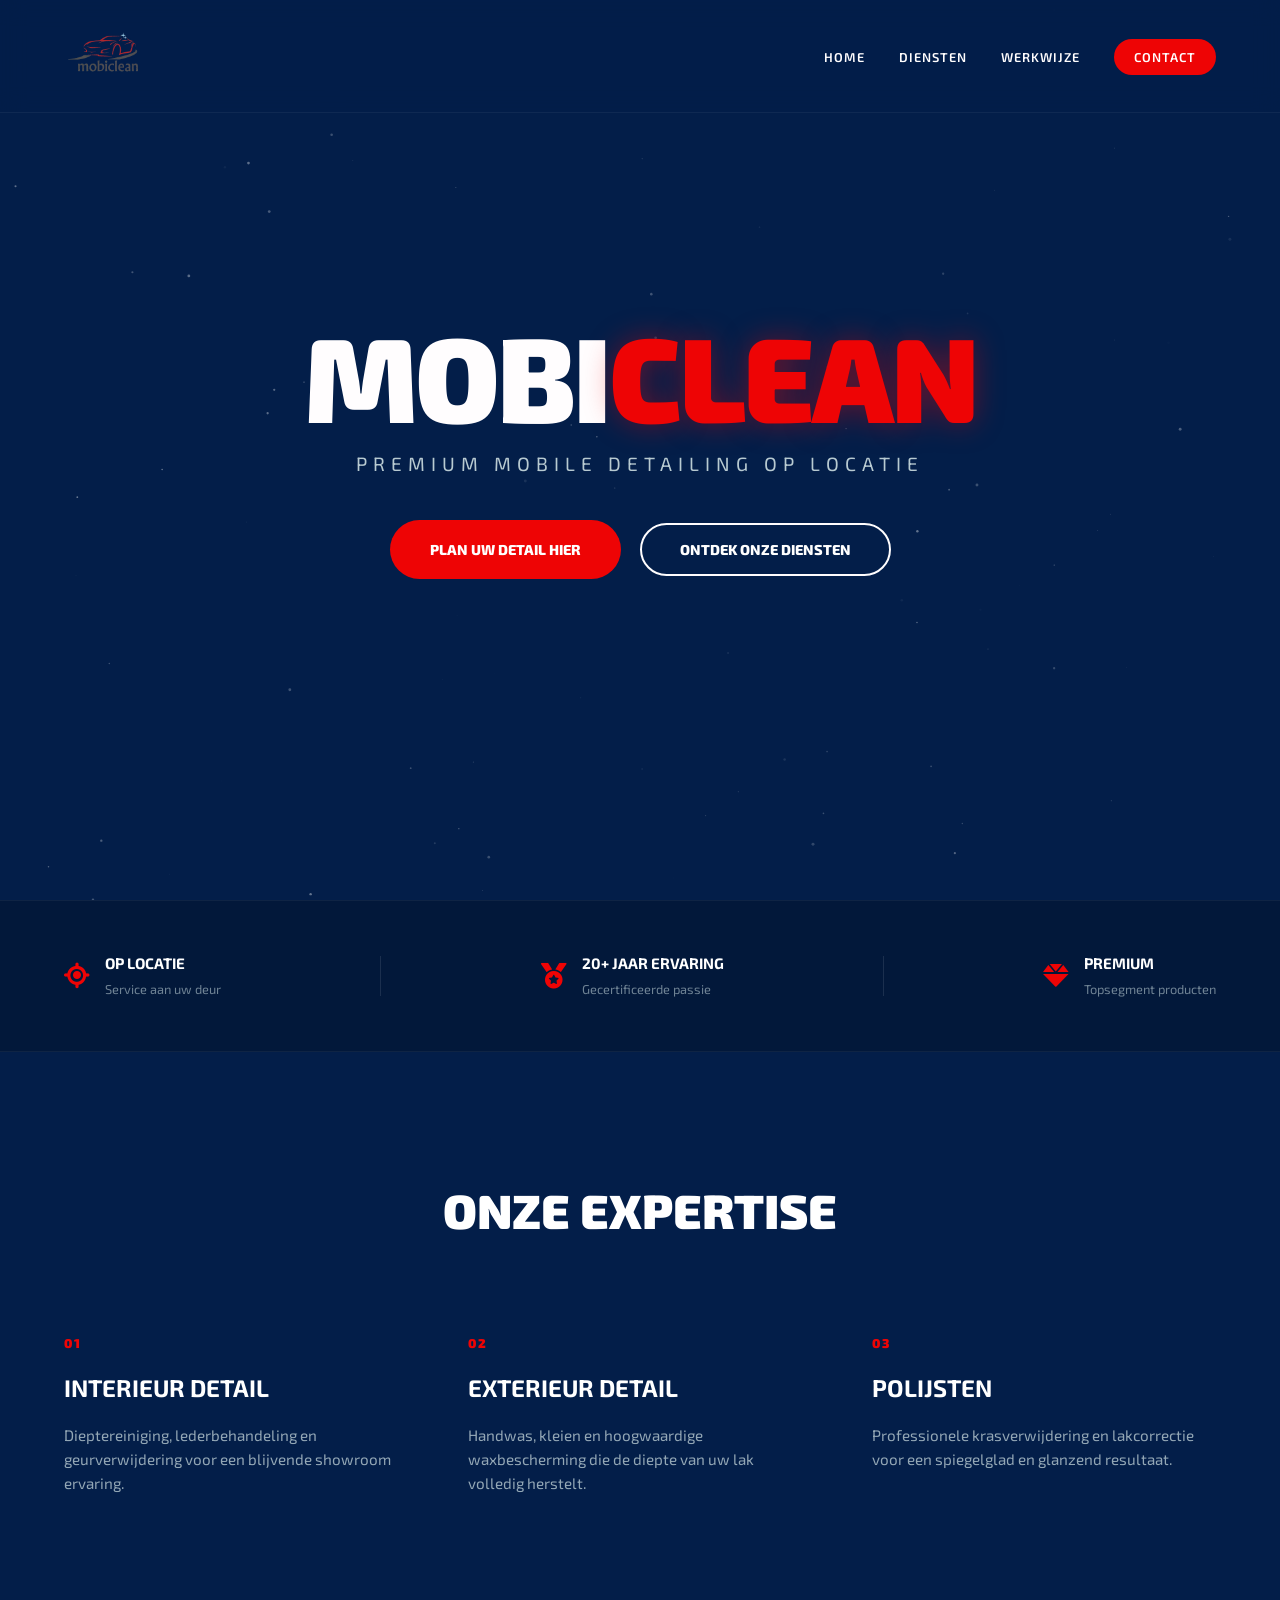
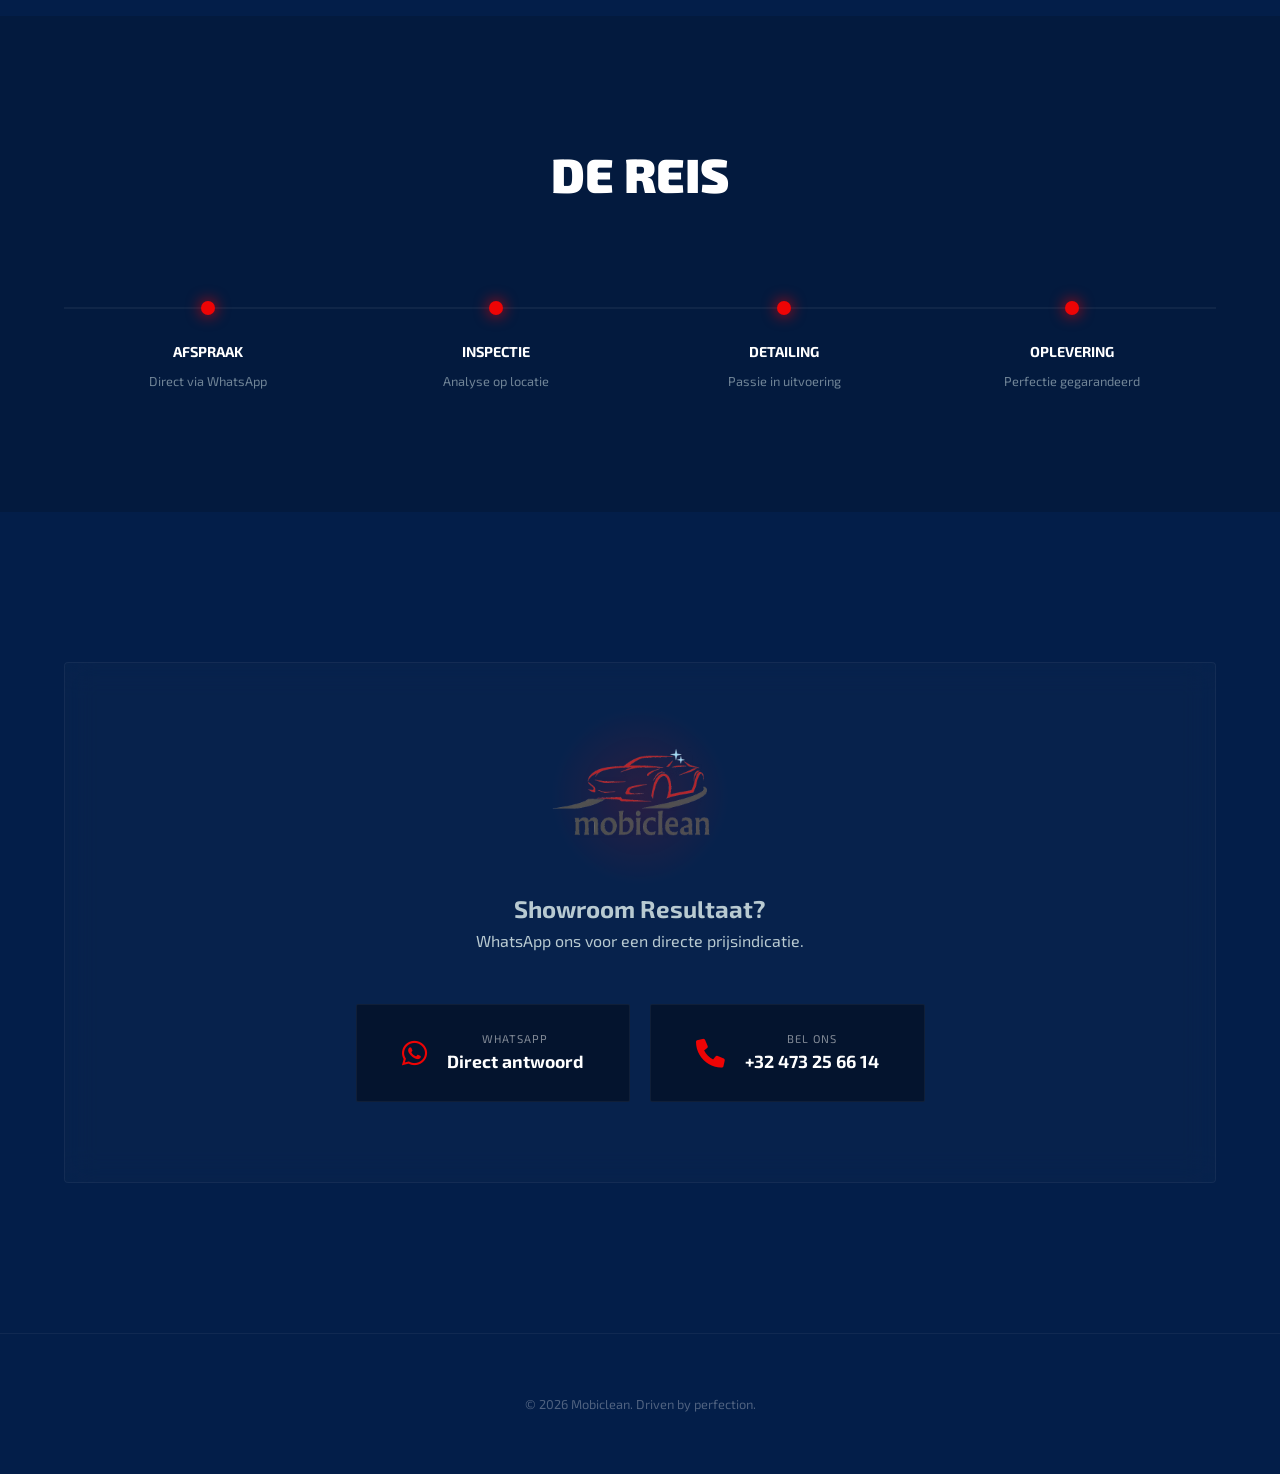
==== commit 1521409b: "bmw" ====
--- a/index.html
+++ b/index.html
@@ -4,27 +4,16 @@
     <meta charset="UTF-8">
     <meta name="viewport" content="width=device-width, initial-scale=1.0">
     <title>Mobiclean | Premium Mobile Detailing</title>
-    
-    <!-- Fonts -->
-    <link href="https://fonts.googleapis.com/css2?family=Montserrat:wght@300;400;700;900&display=swap" rel="stylesheet">
-    
-    <!-- Icons -->
+    <link href="https://fonts.googleapis.com/css2?family=Exo+2:wght@400;600;800;900&family=Montserrat:wght@300;400;700&display=swap" rel="stylesheet">
     <link rel="stylesheet" href="https://cdnjs.cloudflare.com/ajax/libs/font-awesome/6.0.0/css/all.min.css">
-    
-    <!-- Enhanced Stylesheet -->
-    <link rel="stylesheet" href="css/style-enhanced.css">
-    
-    <!-- SEO Meta Tags -->
-    <meta name="description" content="Mobiclean - Premium mobile detailing services op locatie. 20+ jaar ervaring in auto detailing, polijsten en interieur reiniging.">
-    <meta name="keywords" content="mobile detailing, auto detailing, car wash, polijsten, interieur reiniging, Antwerpen">
+    <link rel="stylesheet" href="css/style.css">
 </head>
-<body class="carbon-bg">
+<body>
 
-<!-- HEADER -->
 <header class="header">
     <div class="container header-inner">
         <div class="logo">
-            <img src="images/logo.avif" alt="Mobiclean Logo">
+            <img src="assets/images/logo.avif" alt="Mobiclean Logo">
         </div>
         <nav class="nav">
             <a href="#home">Home</a>
@@ -36,245 +25,133 @@
 </header>
 
 <main>
-    <!-- HERO SECTION -->
     <section id="home" class="hero">
-        <!-- Optional: Uncomment for video background
-        <video class="hero-video" autoplay muted loop playsinline>
-            <source src="videos/car-detail.mp4" type="video/mp4">
-        </video>
-        -->
-
-        
-        
+        <canvas id="heroParticles"></canvas>
         <div class="hero-content">
             <h1 class="reveal">MOBI<span class="text-red">CLEAN</span></h1>
             <p class="reveal subtitle">Premium Mobile Detailing op locatie</p>
             <div class="hero-btns reveal">
-                <a href="#contact" class="btn-red"><span>Plan uw detail</span></a>
-                <a href="#diensten" class="btn-outline"><span>Ontdek diensten</span></a>
+                <a href="#contact" class="btn-red">Plan uw detail hier</a>
+                <a href="#diensten" class="btn-outline">Ontdek onze diensten</a>
             </div>
         </div>
-        
         <div class="scroll-indicator"></div>
     </section>
 
-    <!-- FEATURES SECTION -->
-    <section class="features">
-        <div class="container grid">
-            <div class="feature-item reveal-stagger">
-                <div class="premium-icon-box">
-                    <i class="fa-solid fa-location-crosshairs"></i>
+    <section class="brand-strip">
+        <div class="container strip-inner">
+            <div class="strip-item reveal">
+                <span class="strip-icon"><i class="fa-solid fa-location-crosshairs"></i></span>
+                <div class="strip-text">
+                    <strong>Op Locatie</strong>
+                    <span>Service aan uw deur</span>
                 </div>
-                <h3>Op Locatie</h3>
-                <p>Wij komen naar u toe, thuis of op het werk. Premium service aan uw deur.</p>
             </div>
-            
-            <div class="feature-item reveal-stagger">
-                <div class="premium-icon-box">
-                    <i class="fa-solid fa-medal"></i>
+            <div class="strip-divider"></div>
+            <div class="strip-item reveal">
+                <span class="strip-icon"><i class="fa-solid fa-medal"></i></span>
+                <div class="strip-text">
+                    <strong>20+ Jaar Ervaring</strong>
+                    <span>Gecertificeerde passie</span>
                 </div>
-                <h3>20+ Jaar Ervaring</h3>
-                <p>Expertise en passie voor elk type voertuig. Van classic tot supercar.</p>
             </div>
-            
-            <div class="feature-item reveal-stagger">
-                <div class="premium-icon-box">
-                    <i class="fa-solid fa-gem"></i>
-                </div>
-                <h3>Premium Producten</h3>
-                <p>Alleen de beste producten voor uw lak. Topkwaliteit gegarandeerd.</p>
-            </div>
-        </div>
-    </section>
-
-    <!-- STATISTICS SECTION -->
-    <section class="stats-section">
-        <div class="container">
-            <div class="stats-grid">
-                <div class="stat-item reveal">
-                    <div class="stat-number" data-target="20" data-suffix="+">0+</div>
-                    <div class="stat-label">Jaar Ervaring</div>
-                </div>
-                
-                <div class="stat-item reveal">
-                    <div class="stat-number" data-target="5000" data-suffix="+">0+</div>
-                    <div class="stat-label">Tevreden Klanten</div>
-                </div>
-                
-                <div class="stat-item reveal">
-                    <div class="stat-number" data-target="100" data-suffix="%">0%</div>
-                    <div class="stat-label">Tevredenheid</div>
-                </div>
-                
-                <div class="stat-item reveal">
-                    <div class="stat-number" data-target="24" data-suffix="/7">0/7</div>
-                    <div class="stat-label">Bereikbaar</div>
+            <div class="strip-divider"></div>
+            <div class="strip-item reveal">
+                <span class="strip-icon"><i class="fa-solid fa-gem"></i></span>
+                <div class="strip-text">
+                    <strong>Premium</strong>
+                    <span>Topsegment producten</span>
                 </div>
             </div>
         </div>
     </section>
 
-    <!-- SERVICES SECTION -->
-    <section id="diensten" class="services-preview">
+    <section id="diensten" class="services-minimal">
         <div class="container">
             <h2 class="section-title reveal">Onze <span class="text-red">Expertise</span></h2>
-            
-            <div class="services-grid">
-                <div class="service-card reveal-stagger">
-                    <span class="card-number">01</span>
+            <div class="service-row">
+                <div class="service-content reveal">
+                    <span class="service-tag">01</span>
                     <h3>Interieur Detail</h3>
-                    <p>Dieptereiniging van uw volledige interieur. Lederbehandeling, stofzuigen en geurverwijdering voor een showroom ervaring.</p>
-                    <ul style="list-style: none; padding: 0; margin-top: 20px; color: #666; font-size: 0.85rem;">
-                        <li><i class="fa-solid fa-check" style="color: var(--brand-red); margin-right: 8px;"></i> Stofreiniging & stofzuigen</li>
-                        <li><i class="fa-solid fa-check" style="color: var(--brand-red); margin-right: 8px;"></i> Lederbehandeling</li>
-                        <li><i class="fa-solid fa-check" style="color: var(--brand-red); margin-right: 8px;"></i> Dashboard & console</li>
-                        <li><i class="fa-solid fa-check" style="color: var(--brand-red); margin-right: 8px;"></i> Geurverwijdering</li>
-                    </ul>
+                    <p>Dieptereiniging, lederbehandeling en geurverwijdering voor een blijvende showroom ervaring.</p>
                 </div>
-                
-                <div class="service-card reveal-stagger">
-                    <span class="card-number">02</span>
+                <div class="service-content reveal">
+                    <span class="service-tag">02</span>
                     <h3>Exterieur Detail</h3>
-                    <p>Professionele handwas, kleien en hoogwaardige waxbescherming. Uw lak krijgt zijn oorspronkelijke glans terug.</p>
-                    <ul style="list-style: none; padding: 0; margin-top: 20px; color: #666; font-size: 0.85rem;">
-                        <li><i class="fa-solid fa-check" style="color: var(--brand-red); margin-right: 8px;"></i> Pre-wash & foam</li>
-                        <li><i class="fa-solid fa-check" style="color: var(--brand-red); margin-right: 8px;"></i> Handmatig wassen</li>
-                        <li><i class="fa-solid fa-check" style="color: var(--brand-red); margin-right: 8px;"></i> Claybar behandeling</li>
-                        <li><i class="fa-solid fa-check" style="color: var(--brand-red); margin-right: 8px;"></i> Wax bescherming</li>
-                    </ul>
+                    <p>Handwas, kleien en hoogwaardige waxbescherming die de diepte van uw lak volledig herstelt.</p>
                 </div>
-                
-                <div class="service-card reveal-stagger">
-                    <span class="card-number">03</span>
-                    <h3>Polijsten & Correctie</h3>
-                    <p>Verwijderen van krassen, swirls en oxidatie. Machine polijsten voor perfecte lakresultaten en duurzame bescherming.</p>
-                    <ul style="list-style: none; padding: 0; margin-top: 20px; color: #666; font-size: 0.85rem;">
-                        <li><i class="fa-solid fa-check" style="color: var(--brand-red); margin-right: 8px;"></i> Swirl verwijdering</li>
-                        <li><i class="fa-solid fa-check" style="color: var(--brand-red); margin-right: 8px;"></i> Krasverwijdering</li>
-                        <li><i class="fa-solid fa-check" style="color: var(--brand-red); margin-right: 8px;"></i> 1-3 staps polijsten</li>
-                        <li><i class="fa-solid fa-check" style="color: var(--brand-red); margin-right: 8px;"></i> Ceramic coating</li>
-                    </ul>
+                <div class="service-content reveal">
+                    <span class="service-tag">03</span>
+                    <h3>Polijsten</h3>
+                    <p>Professionele krasverwijdering en lakcorrectie voor een spiegelglad en glanzend resultaat.</p>
                 </div>
             </div>
         </div>
     </section>
 
-    <!-- HOW IT WORKS SECTION -->
-    <section id="proces" class="how-it-works">
+    <section id="proces" class="process-timeline">
         <div class="container">
-            <h2 class="section-title reveal">Hoe Het <span class="text-red">Werkt</span></h2>
-            <p class="subtitle reveal" style="text-align: center; margin-bottom: 60px;">Ons bewezen proces voor perfecte resultaten</p>
-            
-            <div class="process-grid">
-                <div class="process-step reveal-stagger">
-                    <div class="step-number">01</div>
-                    <div class="step-icon">
-                        <i class="fa-solid fa-calendar-check"></i>
+            <h2 class="section-title reveal">De <span class="texts-red">Reis</span></h2>
+            <div class="timeline-wrapper">
+                <div class="timeline-line"></div>
+                <div class="timeline-items">
+                    <div class="time-item reveal">
+                        <div class="time-dot"></div>
+                        <h4>Afspraak</h4>
+                        <p>Direct via WhatsApp</p>
                     </div>
-                    <h3>Afspraak Maken</h3>
-                    <p>Neem contact op via WhatsApp of telefoon. Wij plannen een geschikte datum en tijd in.</p>
-                </div>
-                
-                <div class="process-step reveal-stagger">
-                    <div class="step-number">02</div>
-                    <div class="step-icon">
-                        <i class="fa-solid fa-magnifying-glass"></i>
+                    <div class="time-item reveal">
+                        <div class="time-dot"></div>
+                        <h4>Inspectie</h4>
+                        <p>Analyse op locatie</p>
                     </div>
-                    <h3>Inspectie</h3>
-                    <p>We inspecteren uw voertuig en bespreken de gewenste behandeling en verwachtingen.</p>
-                </div>
-                
-                <div class="process-step reveal-stagger">
-                    <div class="step-number">03</div>
-                    <div class="step-icon">
-                        <i class="fa-solid fa-spray-can"></i>
+                    <div class="time-item reveal">
+                        <div class="time-dot"></div>
+                        <h4>Detailing</h4>
+                        <p>Passie in uitvoering</p>
                     </div>
-                    <h3>Detailing Proces</h3>
-                    <p>Professionele behandeling met premium producten. Elk detail wordt met zorg behandeld.</p>
-                </div>
-                
-                <div class="process-step reveal-stagger">
-                    <div class="step-number">04</div>
-                    <div class="step-icon">
-                        <i class="fa-solid fa-star"></i>
+                    <div class="time-item reveal">
+                        <div class="time-dot"></div>
+                        <h4>Oplevering</h4>
+                        <p>Perfectie gegarandeerd</p>
                     </div>
-                    <h3>Perfectie</h3>
-                    <p>Finale inspectie en oplevering. Uw voertuig straalt als nieuw en is beschermd.</p>
                 </div>
             </div>
         </div>
     </section>
 
-    <!-- CONTACT SECTION -->
     <section id="contact" class="contact-section">
         <div class="container">
             <div class="contact-card reveal">
                 <div class="contact-visual">
-                    <img src="images/logo.avif" alt="Mobiclean Logo" class="contact-logo-img">
+                    <img src="assets/images/logo.avif" alt="Mobiclean Logo" class="contact-logo-img">
                     <div class="glow-ring"></div>
                 </div>
-                
                 <div class="contact-header">
-                    <h2>Klaar voor een <span class="text-red">Showroom</span> resultaat?</h2>
-                    <p>Ontvang direct een vrijblijvende prijsindicatie via WhatsApp of bel ons voor een afspraak.</p>
+                    <h2>Showroom <span class="text-red">Resultaat</span>?</h2>
+                    <p>WhatsApp ons voor een directe prijsindicatie.</p>
                 </div>
-    
                 <div class="contact-grid">
-                    <a href="https://wa.me/32473256614?text=Beste%20Mobiclean,%20ik%20vroeg%20me%20af%20wat%20de%20mogelijkheden%20zijn%20voor%20mijn%20wagen..." 
-                       class="contact-method wa-special" 
-                       target="_blank"
-                       rel="noopener noreferrer">
-                        <div class="method-icon">
-                            <i class="fab fa-whatsapp"></i>
-                        </div>
-                        <div class="method-text">
-                            <span>WhatsApp ons</span>
-                            <strong>Direct antwoord</strong>
-                        </div>
+                    <a href="https://wa.me/32473256614" class="contact-method wa-special" target="_blank">
+                        <div class="method-icon"><i class="fab fa-whatsapp"></i></div>
+                        <div class="method-text"><span>WhatsApp</span><strong>Direct antwoord</strong></div>
                     </a>
-    
                     <a href="tel:+32473256614" class="contact-method">
-                        <div class="method-icon">
-                            <i class="fa-solid fa-phone"></i>
-                        </div>
-                        <div class="method-text">
-                            <span>Bel ons direct</span>
-                            <strong>+32 473 25 66 14</strong>
-                        </div>
+                        <div class="method-icon"><i class="fa-solid fa-phone"></i></div>
+                        <div class="method-text"><span>Bel ons</span><strong>+32 473 25 66 14</strong></div>
                     </a>
-                </div>
-                
-                <div class="social-footer">
-                    <p>Volg onze transformaties:</p>
-                    <div class="social-icons-row">
-                        <a href="https://facebook.com/mobiclean" class="social-btn" target="_blank" rel="noopener noreferrer">
-                            <i class="fab fa-facebook-f"></i>
-                        </a>
-                        <a href="https://instagram.com/mobiclean" class="social-btn" target="_blank" rel="noopener noreferrer">
-                            <i class="fab fa-instagram"></i>
-                        </a>
-                        <a href="https://tiktok.com/@mobiclean" class="social-btn" target="_blank" rel="noopener noreferrer">
-                            <i class="fab fa-tiktok"></i>
-                        </a>
-                    </div>
                 </div>
             </div>
         </div>
     </section>
 </main>
 
-<!-- FOOTER -->
 <footer class="footer">
     <div class="container">
         <p>&copy; 2026 Mobiclean. <span class="text-red-glow">Driven by perfection.</span></p>
-        <p style="margin-top: 10px; font-size: 0.8rem; color: #555;">
-            Mobiele detailing services in Antwerpen en omstreken
-        </p>
     </div>
 </footer>
 
-<!-- Enhanced JavaScript -->
-<script src="js/main-enhanced.js"></script>
-
+<script src="js/main.js"></script>
 </body>
 </html>
--- a/css/style.css
+++ b/css/style.css
@@ -0,0 +1,138 @@
+:root {
+  --blue-shine: #4599FE;
+  --oxford-navy: #031E49;
+  --strong-red: #EE0405;
+  --texts-red: #780000;
+  --royal-white: #FFFDFE;
+  --loblolly: #B8CAD1;
+  --font-primary: 'Exo 2', sans-serif;
+  --transition: all 0.6s cubic-bezier(0.19, 1, 0.22, 1);
+}
+
+* { margin: 0; padding: 0; box-sizing: border-box; font-family: var(--font-primary); }
+html { scroll-behavior: smooth; }
+body { background: var(--oxford-navy); color: var(--loblolly); overflow-x: hidden; line-height: 1.6; }
+.container { width: 90%; max-width: 1200px; margin: 0 auto; }
+
+/* HEADER */
+.header {
+  position: fixed; top: 0; width: 100%; z-index: 1000;
+  backdrop-filter: blur(12px); background: rgba(3, 30, 73, 0.85);
+  border-bottom: 1px solid rgba(255, 255, 255, 0.05);
+}
+.header-inner { display: flex; align-items: center; justify-content: space-between; padding: 15px 0; }
+.logo img { height: 45px; }
+.nav a { margin-left: 30px; color: var(--royal-white); text-decoration: none; font-weight: 600; font-size: 0.8rem; text-transform: uppercase; letter-spacing: 1px; transition: 0.3s; }
+.nav a:hover { color: var(--strong-red); }
+
+/* HERO SECTION - RECENTRED */
+.hero {
+    height: 100vh;
+    display: flex;
+    align-items: center;
+    justify-content: center;
+    text-align: center;
+    position: relative;
+    overflow: hidden;
+}
+
+#heroParticles {
+    position: absolute;
+    top: 0; left: 0;
+    width: 100%; height: 100%;
+    z-index: 1; /* Achter de tekst */
+    pointer-events: none;
+}
+
+.hero-content {
+    position: relative;
+    z-index: 5; /* Voor de canvas */
+    width: 100%;
+}
+
+.hero-content h1 {
+    font-size: clamp(3.5rem, 12vw, 7.5rem);
+    font-weight: 900;
+    letter-spacing: -3px;
+    line-height: 0.9;
+    color: var(--royal-white);
+    text-transform: uppercase;
+    margin-bottom: 10px;
+}
+
+.hero-content h1 .text-red {
+    color: var(--strong-red) !important;
+    text-shadow: 0 0 30px rgba(238, 4, 5, 0.4);
+}
+
+.hero-content .subtitle {
+    font-size: clamp(0.9rem, 2vw, 1.2rem);
+    margin: 20px 0 40px;
+    text-transform: uppercase;
+    letter-spacing: 6px;
+    opacity: 0.8;
+}
+
+/* BUTTONS */
+.btn-red { background: var(--strong-red); color: white; padding: 18px 40px; border-radius: 50px; text-decoration: none; font-weight: 800; text-transform: uppercase; transition: var(--transition); display: inline-block; font-size: 0.9rem; border: none; cursor: pointer; }
+.btn-red:hover { transform: translateY(-3px); box-shadow: 0 10px 25px rgba(238, 4, 5, 0.3); background: white; color: var(--strong-red); }
+.btn-outline { border: 2px solid var(--royal-white); color: white; padding: 16px 38px; border-radius: 50px; text-decoration: none; font-weight: 800; text-transform: uppercase; margin-left: 15px; transition: var(--transition); font-size: 0.9rem; }
+.btn-outline:hover { background: white; color: var(--oxford-navy); }
+.btn-red-small { background: var(--strong-red); color: white; padding: 10px 20px; border-radius: 50px; text-decoration: none; font-weight: 700; text-transform: uppercase; font-size: 0.7rem; margin-left: 20px; }
+
+/* BRAND STRIP */
+.brand-strip { background: rgba(0,0,0,0.2); padding: 50px 0; border-top: 1px solid rgba(255,255,255,0.05); border-bottom: 1px solid rgba(255,255,255,0.05); }
+.strip-inner { display: flex; justify-content: space-between; align-items: center; }
+.strip-item { display: flex; align-items: center; gap: 15px; }
+.strip-icon { color: var(--strong-red); font-size: 1.6rem; }
+.strip-text strong { display: block; color: white; font-size: 0.95rem; text-transform: uppercase; }
+.strip-text span { font-size: 0.8rem; opacity: 0.6; }
+.strip-divider { width: 1px; height: 40px; background: rgba(255,255,255,0.1); }
+
+/* SERVICES MINIMAL */
+.services-minimal { padding: 120px 0; }
+.section-title { font-size: 3rem; text-align: center; margin-bottom: 80px; color: white; text-transform: uppercase; font-weight: 900; }
+.service-row { display: flex; gap: 60px; }
+.service-content { flex: 1; }
+.service-tag { color: var(--strong-red); font-weight: 900; font-size: 0.8rem; letter-spacing: 2px; }
+.service-content h3 { color: white; margin: 15px 0; text-transform: uppercase; font-size: 1.5rem; }
+.service-content p { font-size: 0.95rem; opacity: 0.8; }
+
+/* PROCESS TIMELINE */
+.process-timeline { padding: 120px 0; background: rgba(0,0,0,0.15); }
+.timeline-wrapper { position: relative; margin-top: 80px; }
+.timeline-line { position: absolute; top: 15px; width: 100%; height: 2px; background: rgba(255,255,255,0.05); }
+.timeline-items { display: flex; justify-content: space-between; position: relative; }
+.time-dot { width: 14px; height: 14px; background: var(--strong-red); border-radius: 50%; margin: 9px auto 25px; box-shadow: 0 0 15px var(--strong-red); }
+.time-item { text-align: center; flex: 1; }
+.time-item h4 { color: white; text-transform: uppercase; font-size: 0.9rem; margin-bottom: 8px; }
+.time-item p { font-size: 0.8rem; opacity: 0.6; }
+
+/* CONTACT */
+.contact-section { padding: 150px 0; }
+.contact-card { background: rgba(255,255,255,0.02); padding: 80px 40px; border-radius: 4px; text-align: center; backdrop-filter: blur(15px); border: 1px solid rgba(255,255,255,0.05); }
+.contact-visual { position: relative; display: inline-block; margin-bottom: 40px; }
+.contact-logo-img { height: 100px; position: relative; z-index: 2; }
+.glow-ring { position: absolute; top: 50%; left: 50%; transform: translate(-50%, -50%); width: 180px; height: 180px; background: radial-gradient(circle, rgba(238, 4, 5, 0.15) 0%, transparent 70%); z-index: 1; }
+.contact-grid { display: flex; justify-content: center; gap: 20px; margin-top: 50px; }
+.contact-method { background: rgba(0,0,0,0.4); padding: 25px 45px; border-radius: 2px; display: flex; align-items: center; gap: 20px; text-decoration: none; color: white; transition: var(--transition); border: 1px solid rgba(255,255,255,0.05); }
+.contact-method:hover { border-color: var(--strong-red); transform: translateY(-5px); }
+.wa-special:hover { border-color: #25D366; }
+.method-icon { font-size: 1.8rem; color: var(--strong-red); }
+.wa-special:hover .method-icon { color: #25D366; }
+.method-text span { display: block; font-size: 0.7rem; text-transform: uppercase; opacity: 0.5; letter-spacing: 1px; }
+.method-text strong { font-size: 1.1rem; }
+
+/* REVEAL ANIMATION */
+.reveal { opacity: 0; transform: translateY(40px); transition: var(--transition); }
+.reveal.active { opacity: 1; transform: translateY(0); }
+
+.footer { padding: 60px 0; text-align: center; border-top: 1px solid rgba(255,255,255,0.05); font-size: 0.8rem; color: rgba(255,255,255,0.3); }
+
+@media (max-width: 900px) {
+    .service-row, .strip-inner, .timeline-items, .contact-grid { flex-direction: column; gap: 40px; align-items: center; }
+    .strip-divider, .timeline-line { display: none; }
+    .hero-content h1 { font-size: 3.5rem; }
+    .btn-outline { margin-left: 0; margin-top: 15px; width: 100%; }
+    .btn-red { width: 100%; }
+}
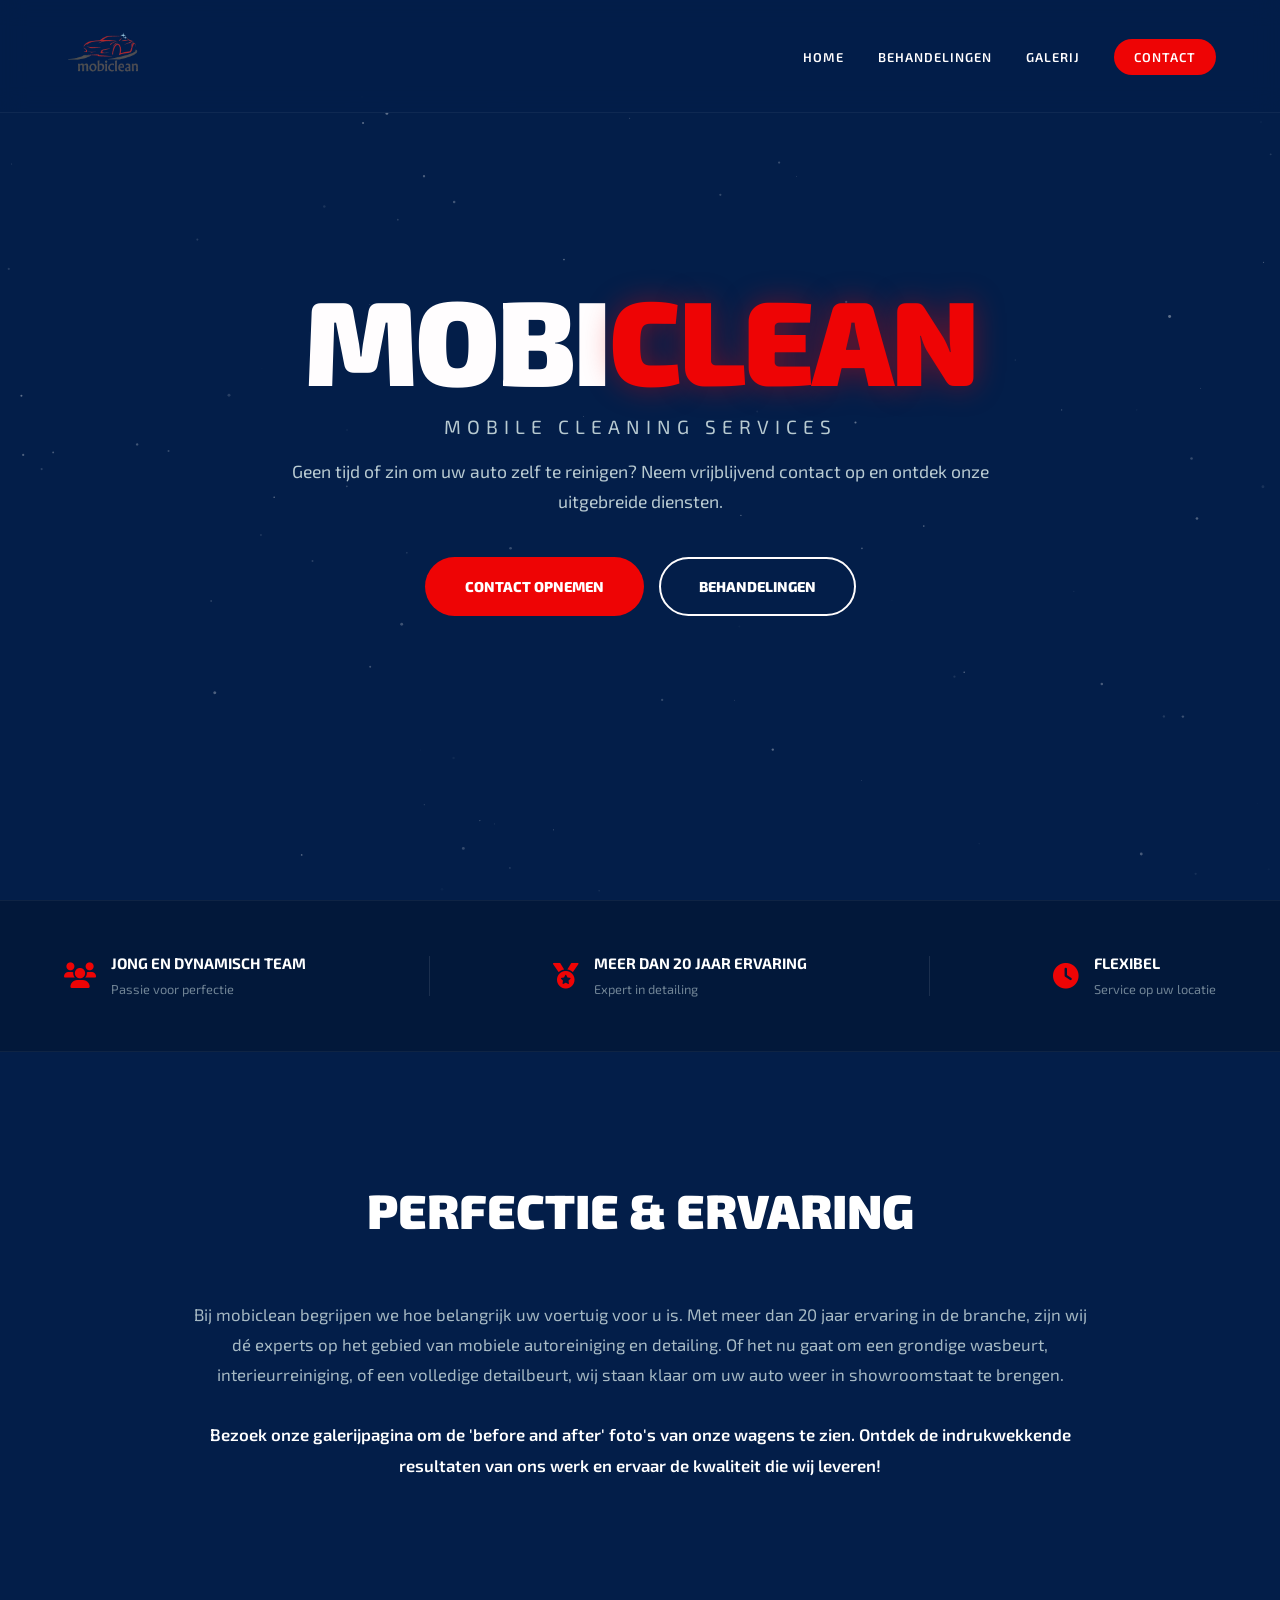
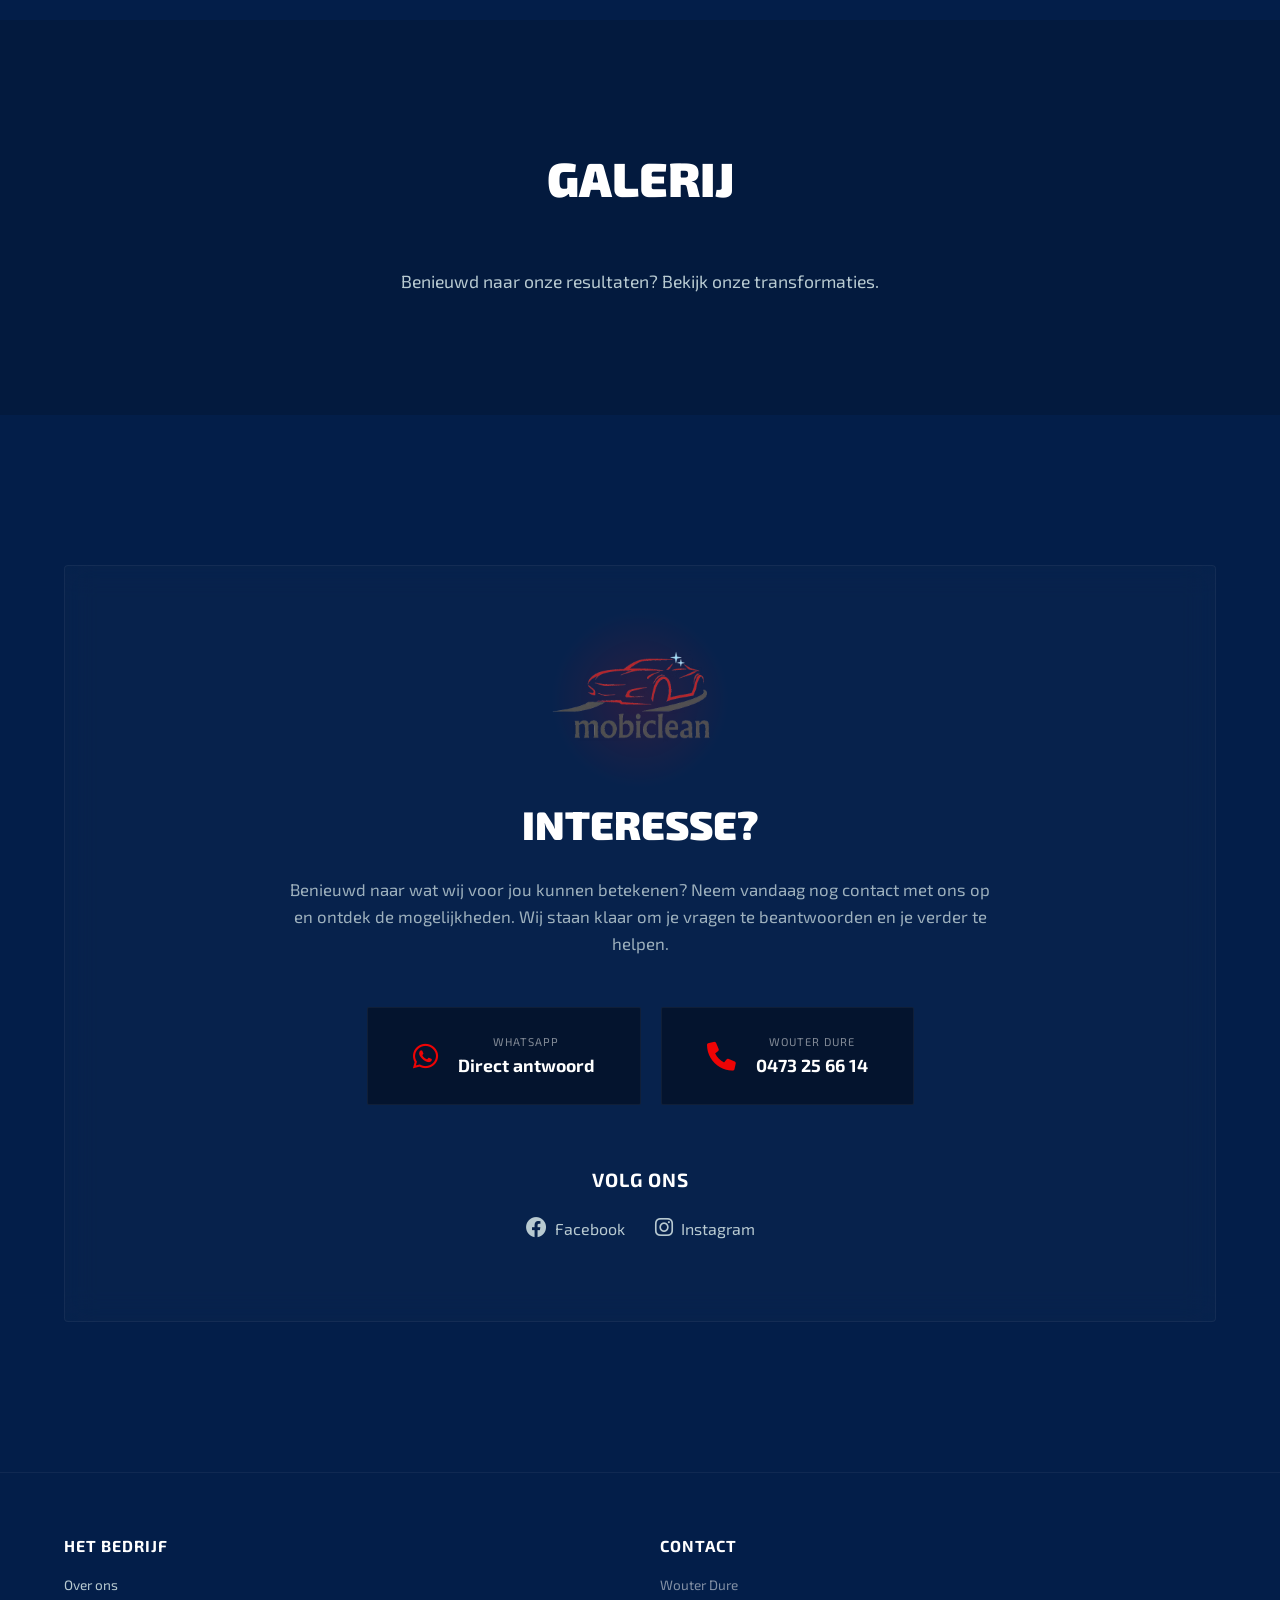
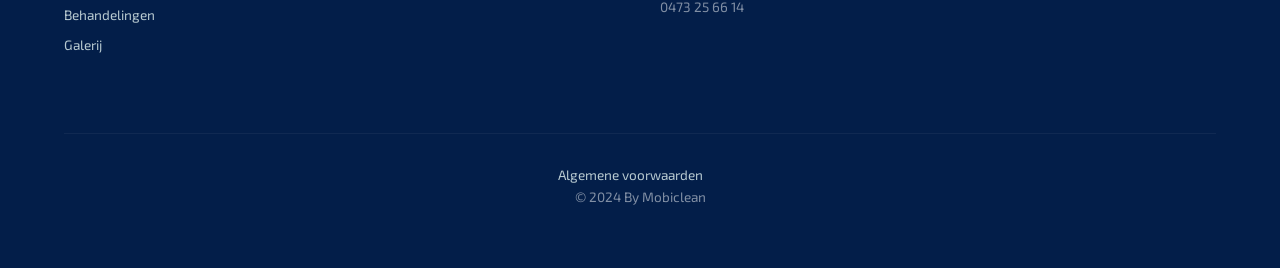
==== commit f93b1f09: "v2" ====
--- a/index.html
+++ b/index.html
@@ -6,7 +6,7 @@
     <title>Mobiclean | Premium Mobile Detailing</title>
     <link href="https://fonts.googleapis.com/css2?family=Exo+2:wght@400;600;800;900&family=Montserrat:wght@300;400;700&display=swap" rel="stylesheet">
     <link rel="stylesheet" href="https://cdnjs.cloudflare.com/ajax/libs/font-awesome/6.0.0/css/all.min.css">
-    <link rel="stylesheet" href="css/style.css">
+    <link rel="stylesheet" href="css\style.css">
 </head>
 <body>
 
@@ -17,8 +17,8 @@
         </div>
         <nav class="nav">
             <a href="#home">Home</a>
-            <a href="#diensten">Diensten</a>
-            <a href="#proces">Werkwijze</a>
+            <a href="#behandelingen">Behandelingen</a>
+            <a href="#galerij">Galerij</a>
             <a href="#contact" class="btn-red-small">Contact</a>
         </nav>
     </div>
@@ -29,10 +29,11 @@
         <canvas id="heroParticles"></canvas>
         <div class="hero-content">
             <h1 class="reveal">MOBI<span class="text-red">CLEAN</span></h1>
-            <p class="reveal subtitle">Premium Mobile Detailing op locatie</p>
+            <p class="reveal subtitle">Mobile cleaning services</p>
+            <p class="reveal hero-description">Geen tijd of zin om uw auto zelf te reinigen? Neem vrijblijvend contact op en ontdek onze uitgebreide diensten.</p>
             <div class="hero-btns reveal">
-                <a href="#contact" class="btn-red">Plan uw detail hier</a>
-                <a href="#diensten" class="btn-outline">Ontdek onze diensten</a>
+                <a href="#contact" class="btn-red">Contact opnemen</a>
+                <a href="#behandelingen" class="btn-outline">Behandelingen</a>
             </div>
         </div>
         <div class="scroll-indicator"></div>
@@ -41,82 +42,46 @@
     <section class="brand-strip">
         <div class="container strip-inner">
             <div class="strip-item reveal">
-                <span class="strip-icon"><i class="fa-solid fa-location-crosshairs"></i></span>
+                <span class="strip-icon"><i class="fa-solid fa-users"></i></span>
                 <div class="strip-text">
-                    <strong>Op Locatie</strong>
-                    <span>Service aan uw deur</span>
+                    <strong>Jong en dynamisch team</strong>
+                    <span>Passie voor perfectie</span>
                 </div>
             </div>
             <div class="strip-divider"></div>
             <div class="strip-item reveal">
                 <span class="strip-icon"><i class="fa-solid fa-medal"></i></span>
                 <div class="strip-text">
-                    <strong>20+ Jaar Ervaring</strong>
-                    <span>Gecertificeerde passie</span>
+                    <strong>Meer dan 20 jaar ervaring</strong>
+                    <span>Expert in detailing</span>
                 </div>
             </div>
             <div class="strip-divider"></div>
             <div class="strip-item reveal">
-                <span class="strip-icon"><i class="fa-solid fa-gem"></i></span>
+                <span class="strip-icon"><i class="fa-solid fa-clock"></i></span>
                 <div class="strip-text">
-                    <strong>Premium</strong>
-                    <span>Topsegment producten</span>
+                    <strong>Flexibel</strong>
+                    <span>Service op uw locatie</span>
                 </div>
             </div>
         </div>
     </section>
 
-    <section id="diensten" class="services-minimal">
+    <section id="behandelingen" class="services-minimal">
         <div class="container">
-            <h2 class="section-title reveal">Onze <span class="text-red">Expertise</span></h2>
-            <div class="service-row">
-                <div class="service-content reveal">
-                    <span class="service-tag">01</span>
-                    <h3>Interieur Detail</h3>
-                    <p>Dieptereiniging, lederbehandeling en geurverwijdering voor een blijvende showroom ervaring.</p>
-                </div>
-                <div class="service-content reveal">
-                    <span class="service-tag">02</span>
-                    <h3>Exterieur Detail</h3>
-                    <p>Handwas, kleien en hoogwaardige waxbescherming die de diepte van uw lak volledig herstelt.</p>
-                </div>
-                <div class="service-content reveal">
-                    <span class="service-tag">03</span>
-                    <h3>Polijsten</h3>
-                    <p>Professionele krasverwijdering en lakcorrectie voor een spiegelglad en glanzend resultaat.</p>
-                </div>
+            <h2 class="section-title reveal">Perfectie & <span class="text-red">Ervaring</span></h2>
+            <div class="intro-text reveal">
+                <p>Bij mobiclean begrijpen we hoe belangrijk uw voertuig voor u is. Met meer dan 20 jaar ervaring in de branche, zijn wij dé experts op het gebied van mobiele autoreiniging en detailing. Of het nu gaat om een grondige wasbeurt, interieurreiniging, of een volledige detailbeurt, wij staan klaar om uw auto weer in showroomstaat te brengen.</p>
+                <p class="cta-text">Bezoek onze galerijpagina om de 'before and after' foto's van onze wagens te zien. Ontdek de indrukwekkende resultaten van ons werk en ervaar de kwaliteit die wij leveren!</p>
             </div>
         </div>
     </section>
 
-    <section id="proces" class="process-timeline">
+    <section id="galerij" class="gallery-section">
         <div class="container">
-            <h2 class="section-title reveal">De <span class="texts-red">Reis</span></h2>
-            <div class="timeline-wrapper">
-                <div class="timeline-line"></div>
-                <div class="timeline-items">
-                    <div class="time-item reveal">
-                        <div class="time-dot"></div>
-                        <h4>Afspraak</h4>
-                        <p>Direct via WhatsApp</p>
-                    </div>
-                    <div class="time-item reveal">
-                        <div class="time-dot"></div>
-                        <h4>Inspectie</h4>
-                        <p>Analyse op locatie</p>
-                    </div>
-                    <div class="time-item reveal">
-                        <div class="time-dot"></div>
-                        <h4>Detailing</h4>
-                        <p>Passie in uitvoering</p>
-                    </div>
-                    <div class="time-item reveal">
-                        <div class="time-dot"></div>
-                        <h4>Oplevering</h4>
-                        <p>Perfectie gegarandeerd</p>
-                    </div>
-                </div>
-            </div>
+            <h2 class="section-title reveal"><span class="text-red">Galerij</span></h2>
+            <p class="gallery-intro reveal">Benieuwd naar onze resultaten? Bekijk onze transformaties.</p>
+            <!-- Hier kunnen galerij afbeeldingen worden toegevoegd -->
         </div>
     </section>
 
@@ -128,8 +93,8 @@
                     <div class="glow-ring"></div>
                 </div>
                 <div class="contact-header">
-                    <h2>Showroom <span class="text-red">Resultaat</span>?</h2>
-                    <p>WhatsApp ons voor een directe prijsindicatie.</p>
+                    <h2><span class="text-red">Interesse?</span></h2>
+                    <p>Benieuwd naar wat wij voor jou kunnen betekenen? Neem vandaag nog contact met ons op en ontdek de mogelijkheden. Wij staan klaar om je vragen te beantwoorden en je verder te helpen.</p>
                 </div>
                 <div class="contact-grid">
                     <a href="https://wa.me/32473256614" class="contact-method wa-special" target="_blank">
@@ -138,8 +103,15 @@
                     </a>
                     <a href="tel:+32473256614" class="contact-method">
                         <div class="method-icon"><i class="fa-solid fa-phone"></i></div>
-                        <div class="method-text"><span>Bel ons</span><strong>+32 473 25 66 14</strong></div>
+                        <div class="method-text"><span>Wouter Dure</span><strong>0473 25 66 14</strong></div>
                     </a>
+                </div>
+                <div class="social-links reveal">
+                    <h3>Volg ons</h3>
+                    <div class="social-icons">
+                        <a href="#" target="_blank" aria-label="Facebook"><i class="fab fa-facebook"></i> Facebook</a>
+                        <a href="#" target="_blank" aria-label="Instagram"><i class="fab fa-instagram"></i> Instagram</a>
+                    </div>
                 </div>
             </div>
         </div>
@@ -147,8 +119,23 @@
 </main>
 
 <footer class="footer">
-    <div class="container">
-        <p>&copy; 2026 Mobiclean. <span class="text-red-glow">Driven by perfection.</span></p>
+    <div class="container footer-content">
+        <div class="footer-section">
+            <h4>Het bedrijf</h4>
+            <ul>
+                <li><a href="#home">Over ons</a></li>
+                <li><a href="#behandelingen">Behandelingen</a></li>
+                <li><a href="#galerij">Galerij</a></li>
+            </ul>
+        </div>
+        <div class="footer-section">
+            <h4>Contact</h4>
+            <p>Wouter Dure<br>0473 25 66 14</p>
+        </div>
+        <div class="footer-bottom">
+            <p><a href="#">Algemene voorwaarden</a></p>
+            <p>&copy; 2024 By Mobiclean</p>
+        </div>
     </div>
 </footer>
 
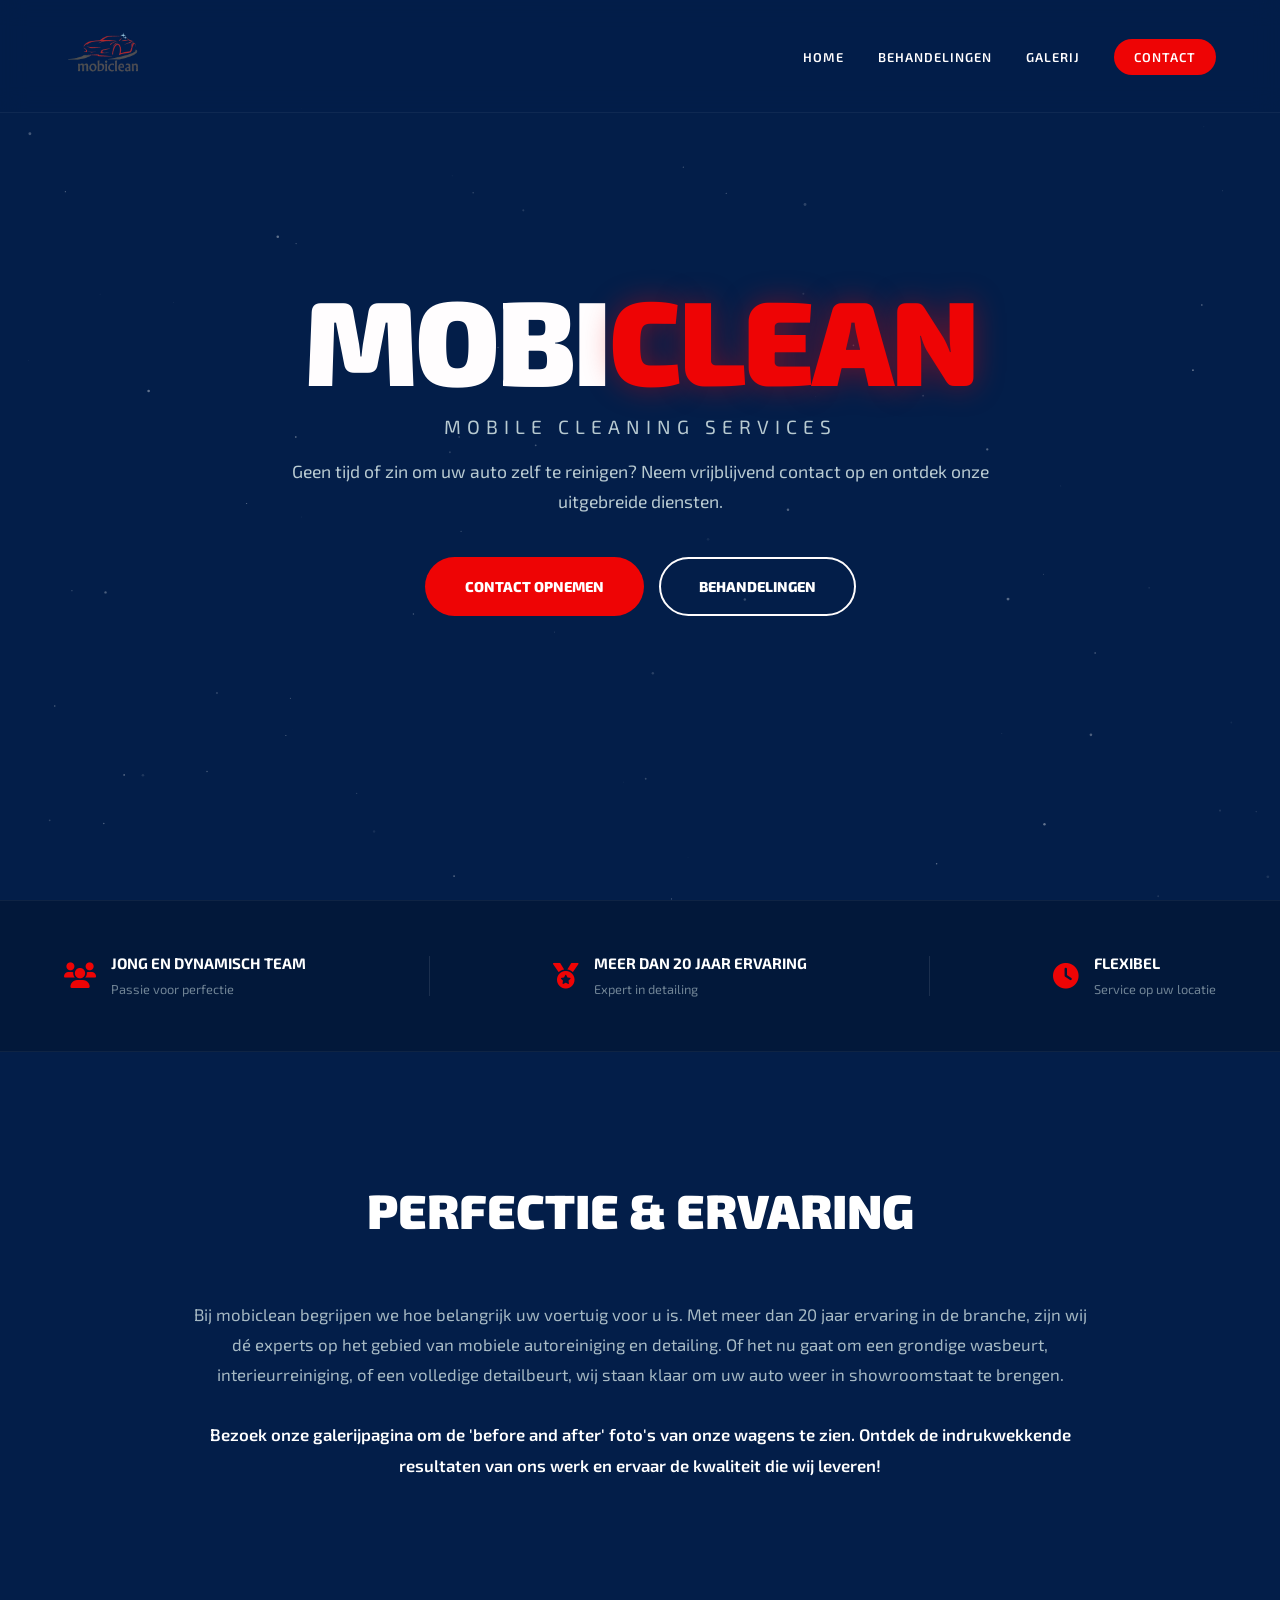
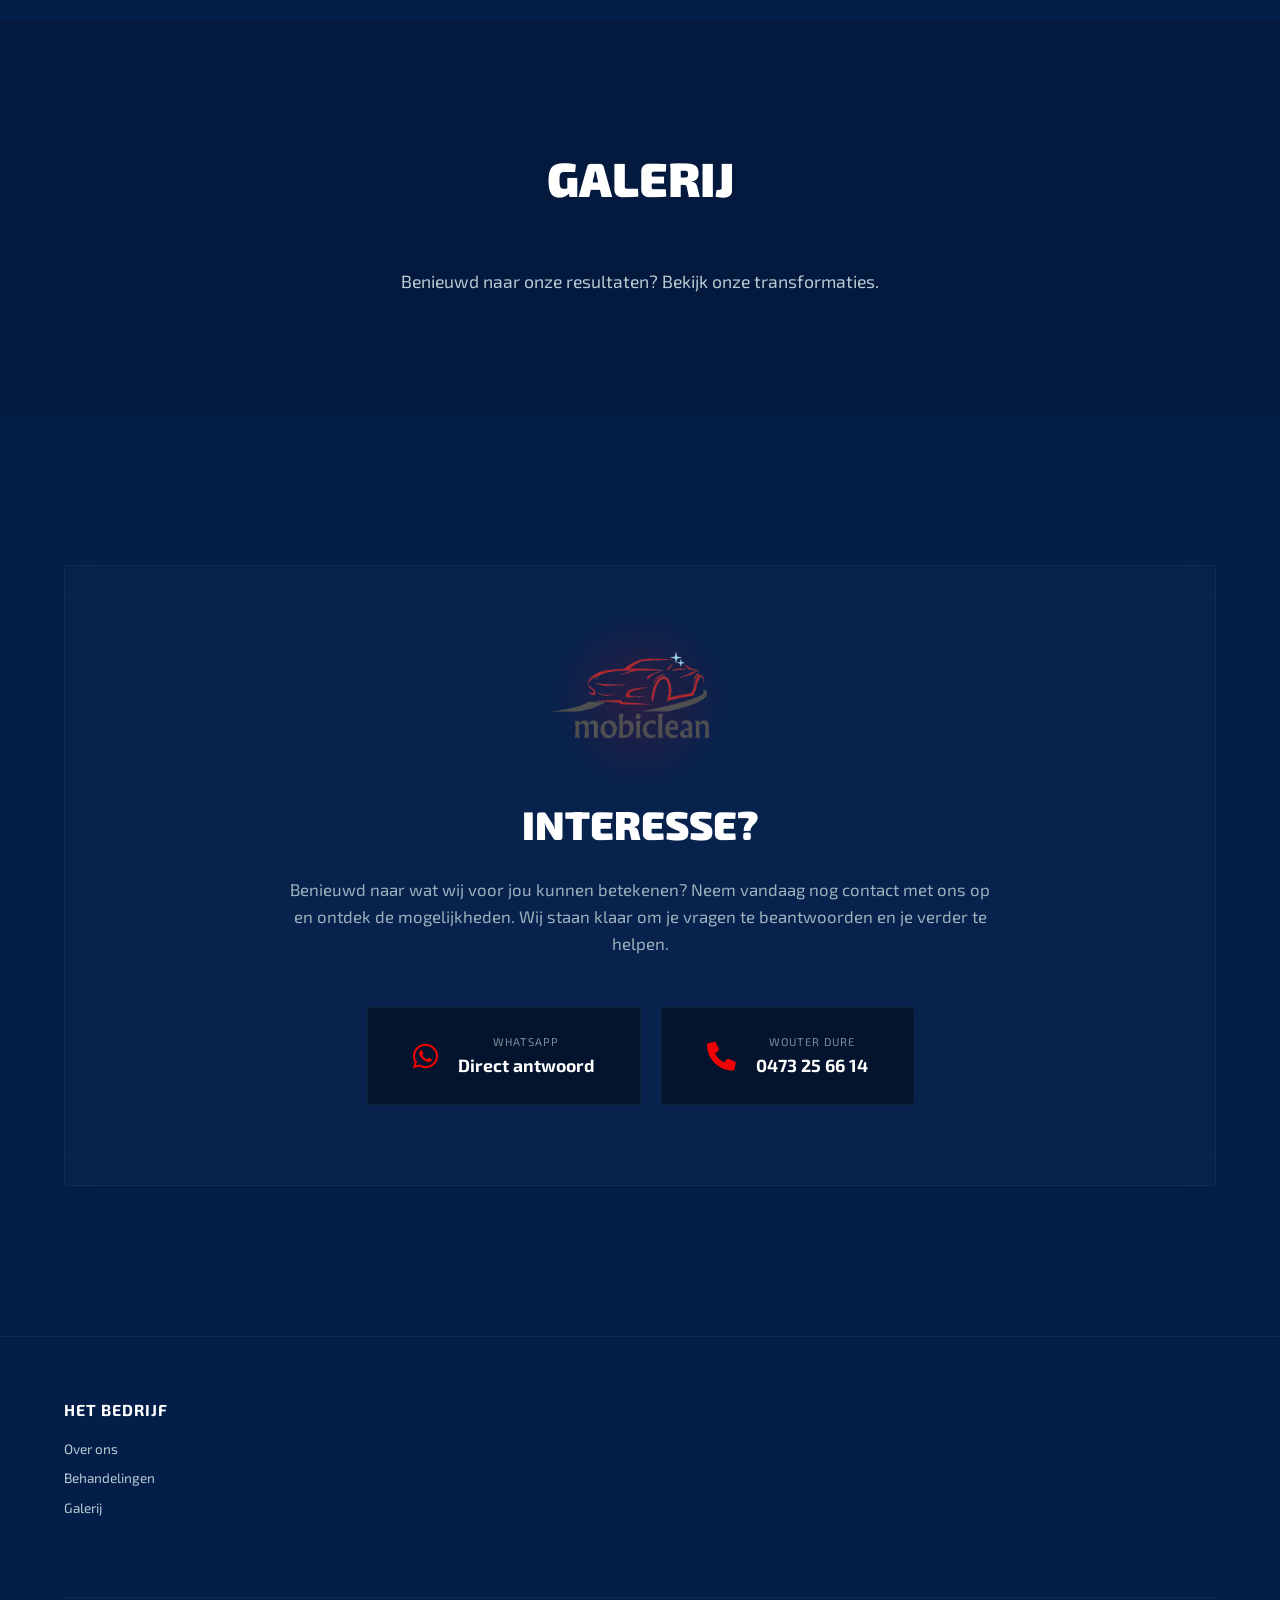
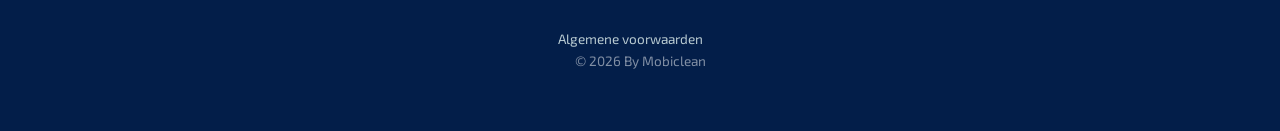
==== commit 4b9547e3: "gallery" ====
--- a/index.html
+++ b/index.html
@@ -18,7 +18,7 @@
         <nav class="nav">
             <a href="#home">Home</a>
             <a href="#behandelingen">Behandelingen</a>
-            <a href="#galerij">Galerij</a>
+            <a href="Gallery.html">Galerij</a>
             <a href="#contact" class="btn-red-small">Contact</a>
         </nav>
     </div>
@@ -106,13 +106,13 @@
                         <div class="method-text"><span>Wouter Dure</span><strong>0473 25 66 14</strong></div>
                     </a>
                 </div>
-                <div class="social-links reveal">
-                    <h3>Volg ons</h3>
+               <!-- <div class="social-links reveal">
+                    <h3>Volg ons</h3> 
                     <div class="social-icons">
                         <a href="#" target="_blank" aria-label="Facebook"><i class="fab fa-facebook"></i> Facebook</a>
                         <a href="#" target="_blank" aria-label="Instagram"><i class="fab fa-instagram"></i> Instagram</a>
-                    </div>
-                </div>
+                    </div> 
+                </div> -->
             </div>
         </div>
     </section>
@@ -125,16 +125,16 @@
             <ul>
                 <li><a href="#home">Over ons</a></li>
                 <li><a href="#behandelingen">Behandelingen</a></li>
-                <li><a href="#galerij">Galerij</a></li>
+                <li><a href="Gallery.html">Galerij</a></li>
             </ul>
         </div>
         <div class="footer-section">
-            <h4>Contact</h4>
-            <p>Wouter Dure<br>0473 25 66 14</p>
+          <!--  <h4>Contact</h4>
+            <p>Wouter Dure<br>0473 25 66 14</p> -->
         </div>
         <div class="footer-bottom">
             <p><a href="#">Algemene voorwaarden</a></p>
-            <p>&copy; 2024 By Mobiclean</p>
+            <p>&copy; 2026 By Mobiclean</p>
         </div>
     </div>
 </footer>
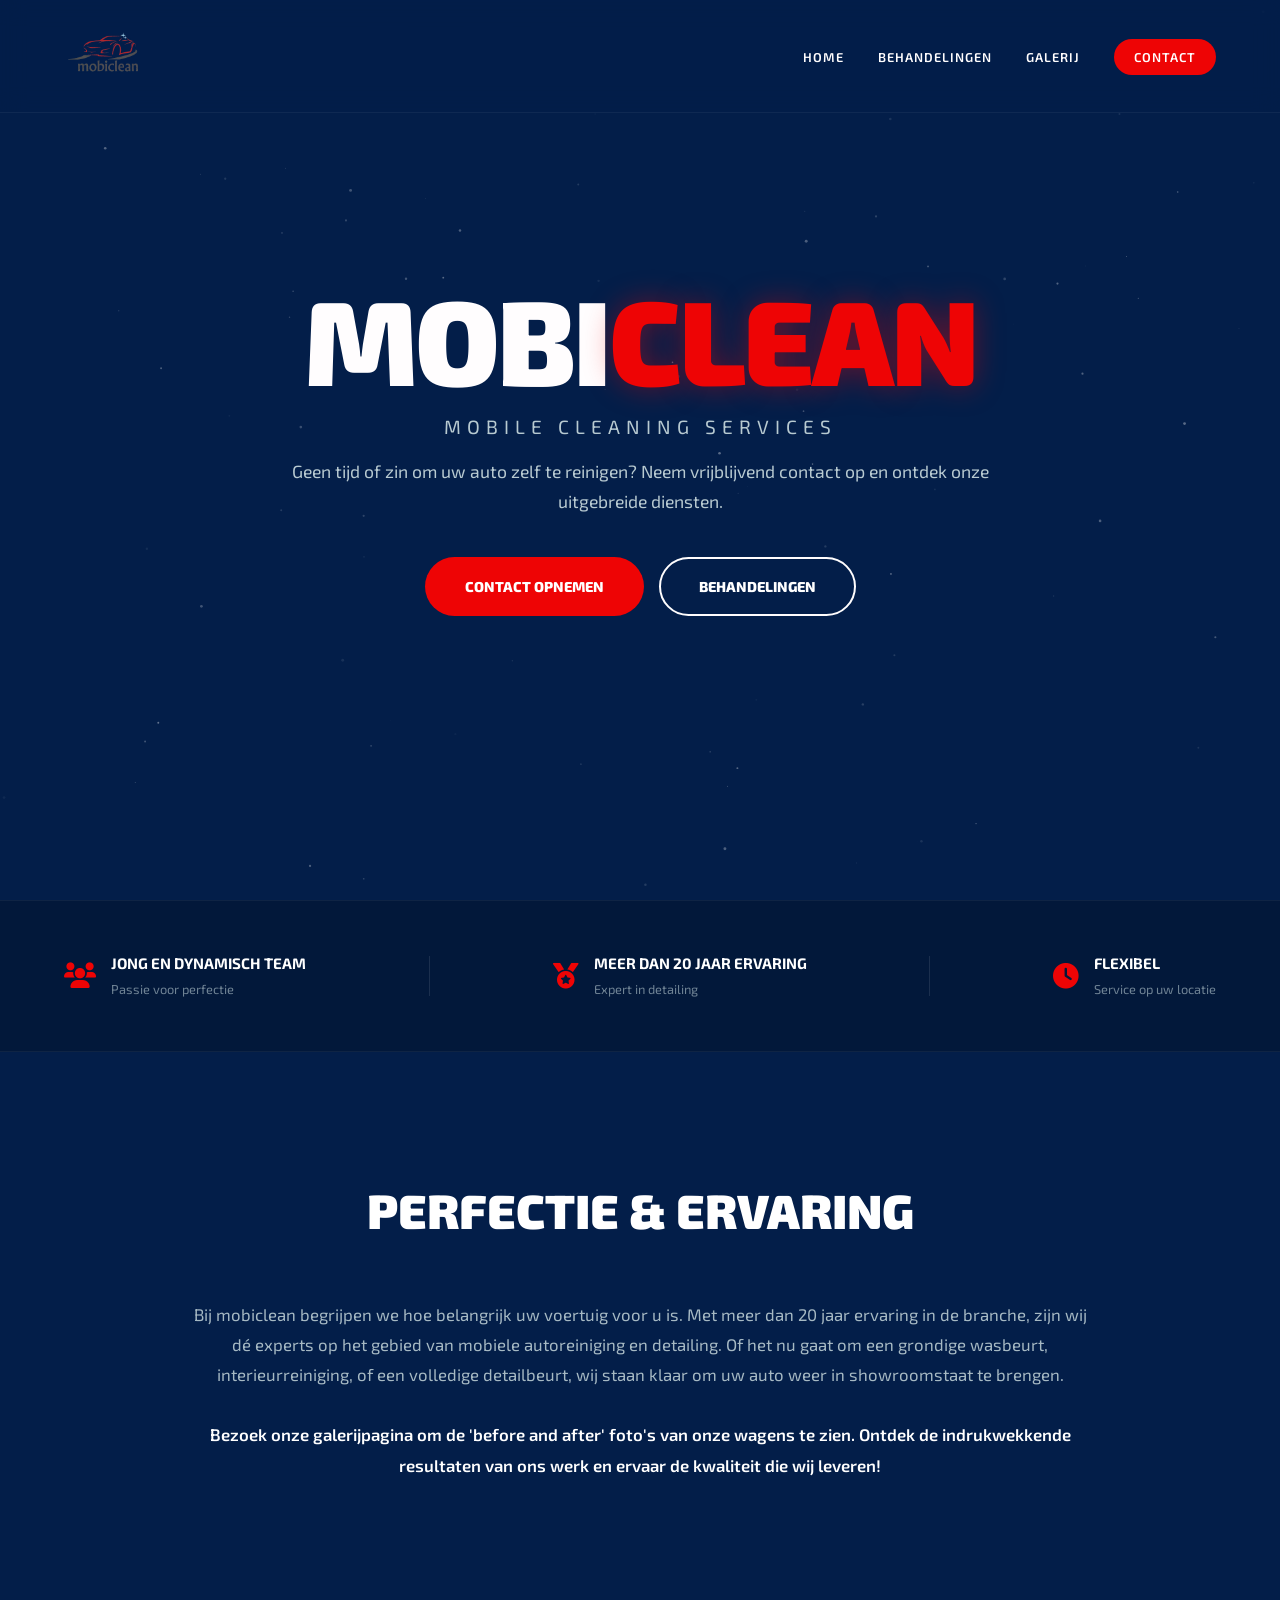
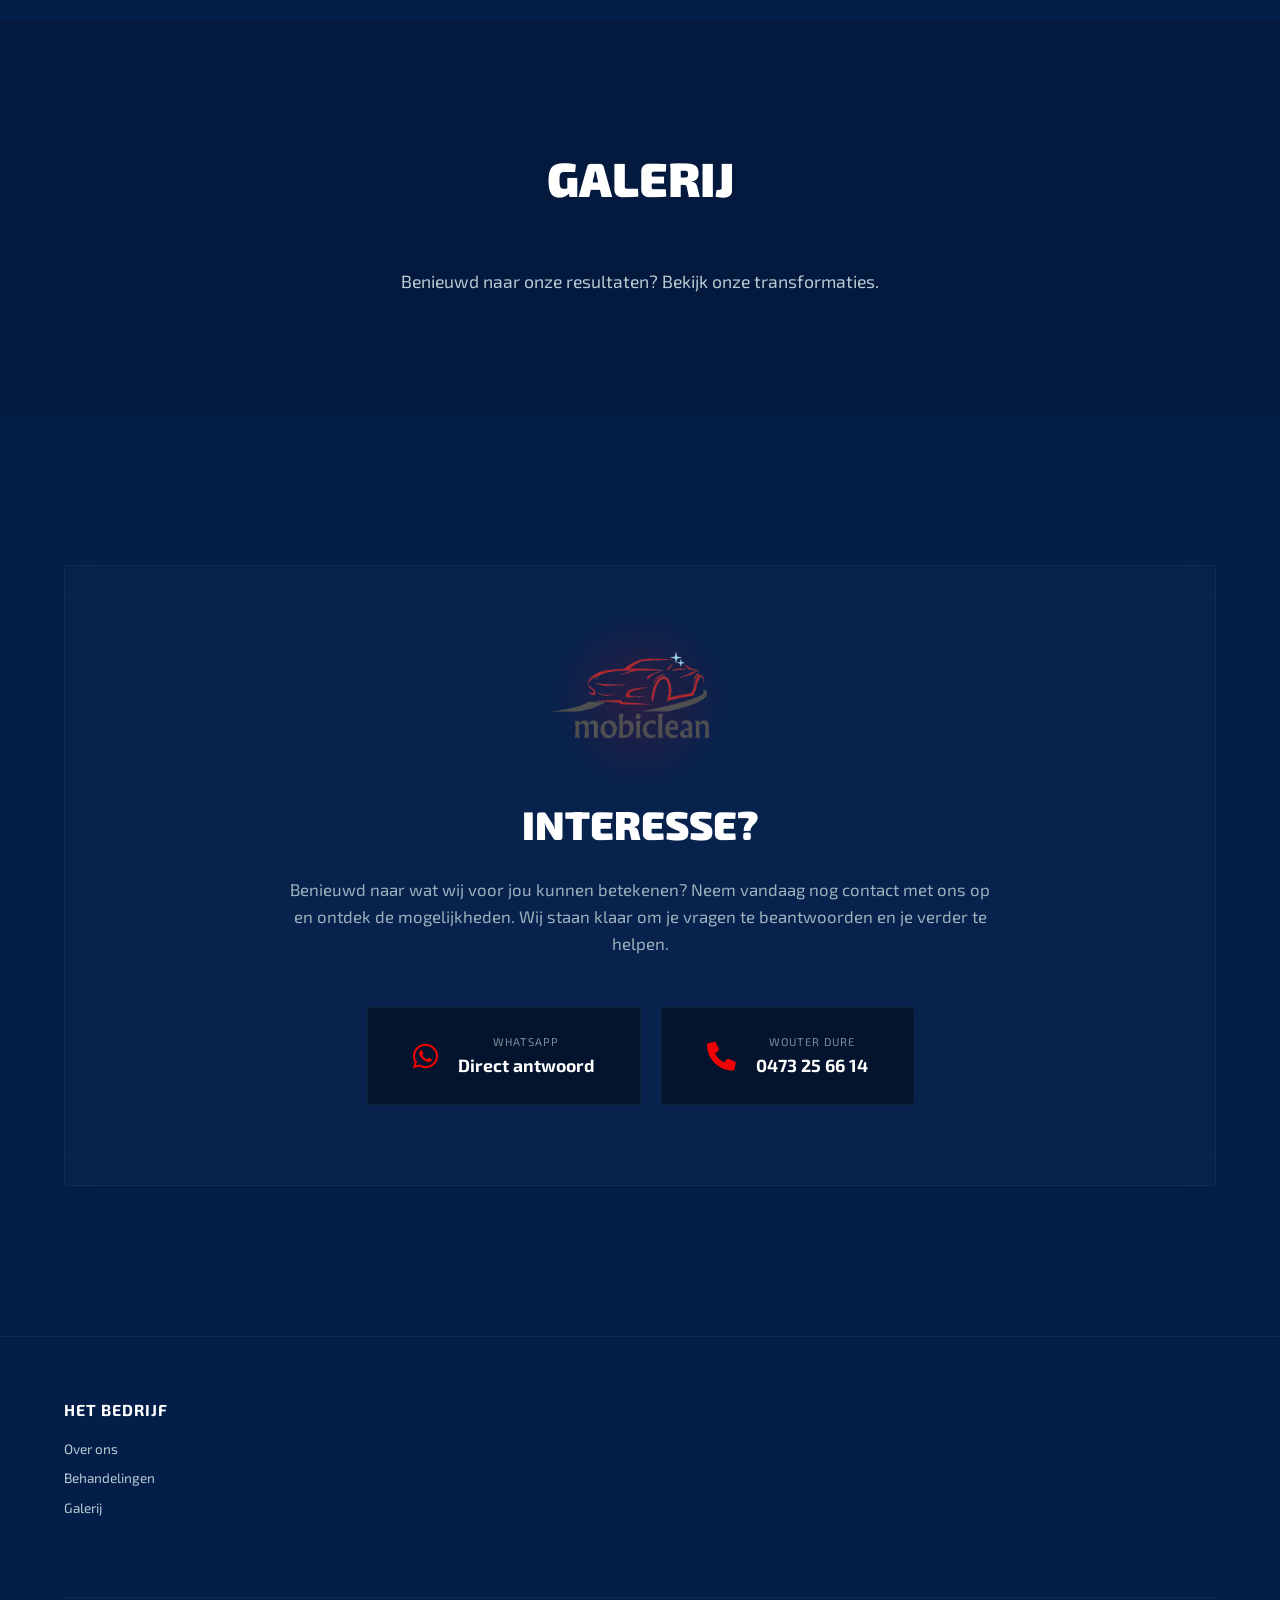
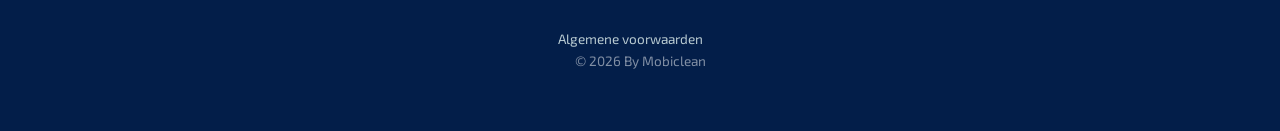
==== commit 1a6be450: "terms" ====
--- a/index.html
+++ b/index.html
@@ -133,7 +133,7 @@
             <p>Wouter Dure<br>0473 25 66 14</p> -->
         </div>
         <div class="footer-bottom">
-            <p><a href="#">Algemene voorwaarden</a></p>
+            <p><a href="terms.html">Algemene voorwaarden</a></p>
             <p>&copy; 2026 By Mobiclean</p>
         </div>
     </div>
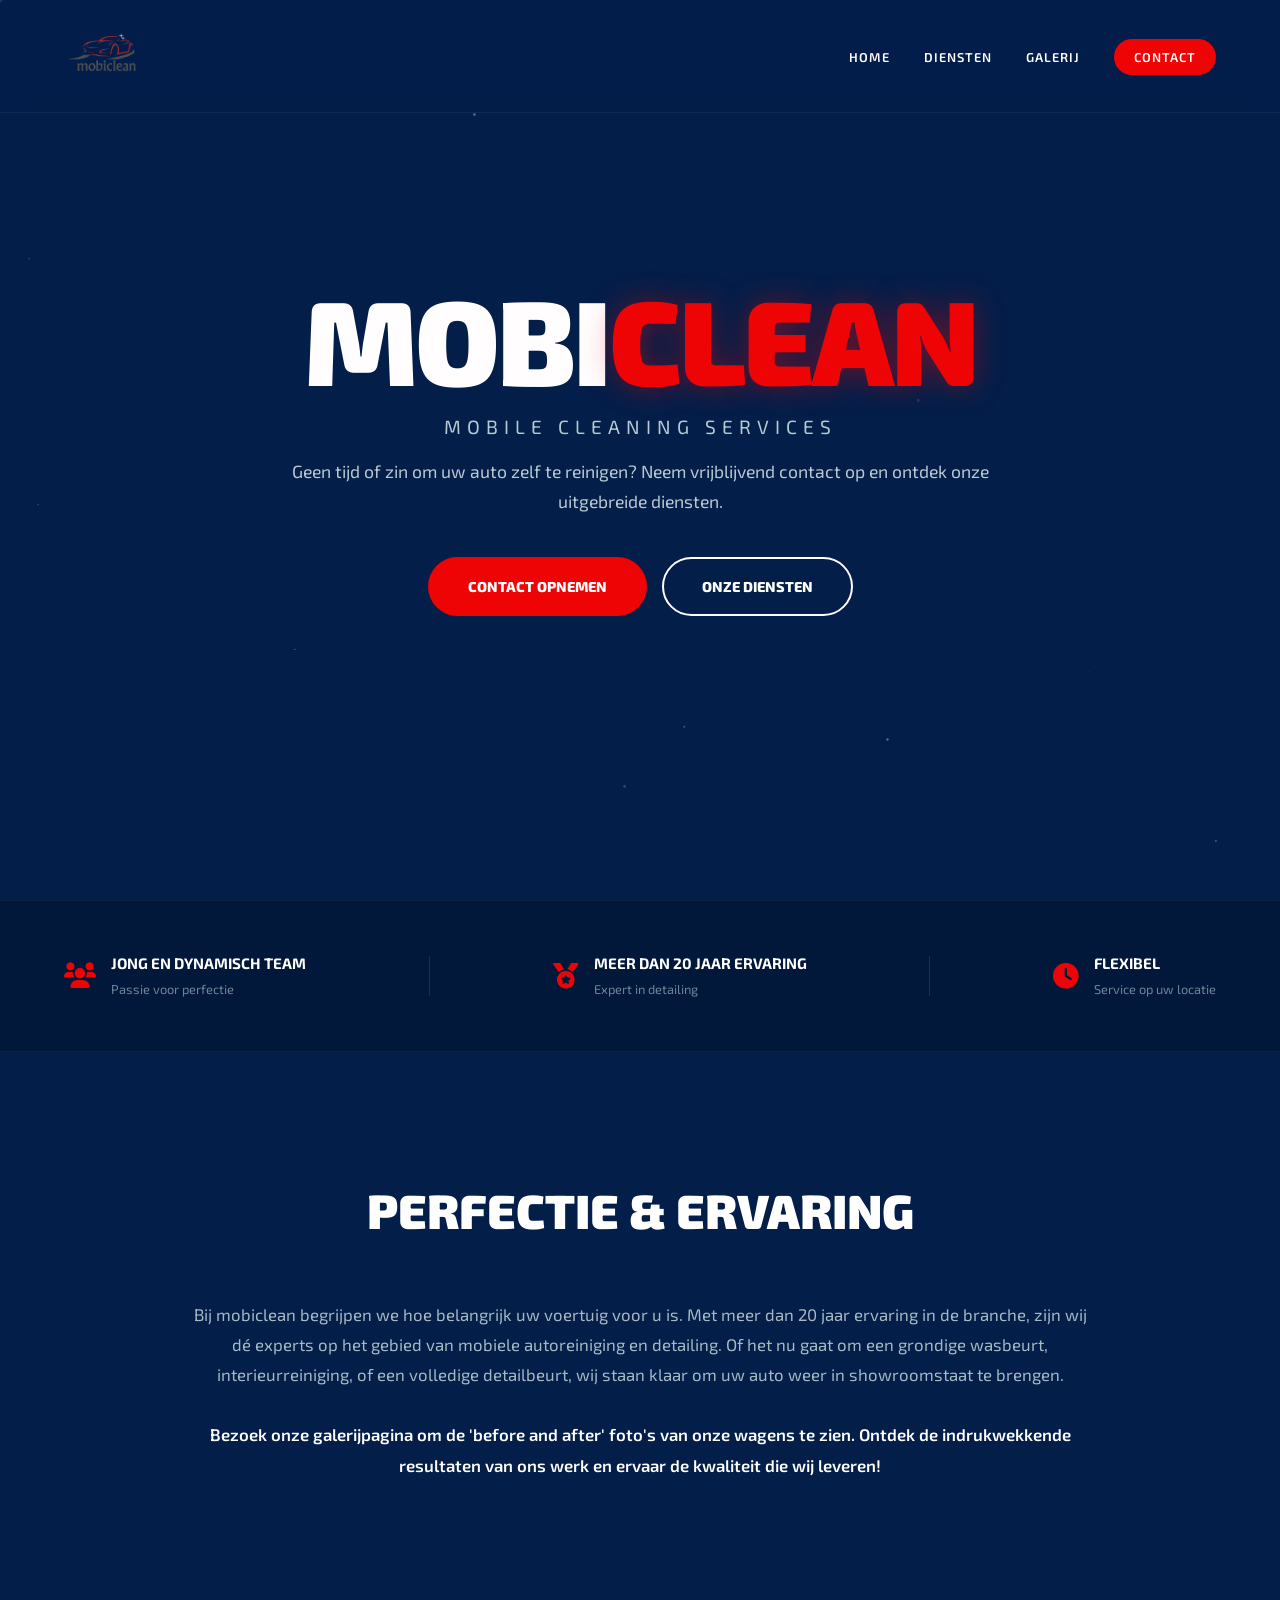
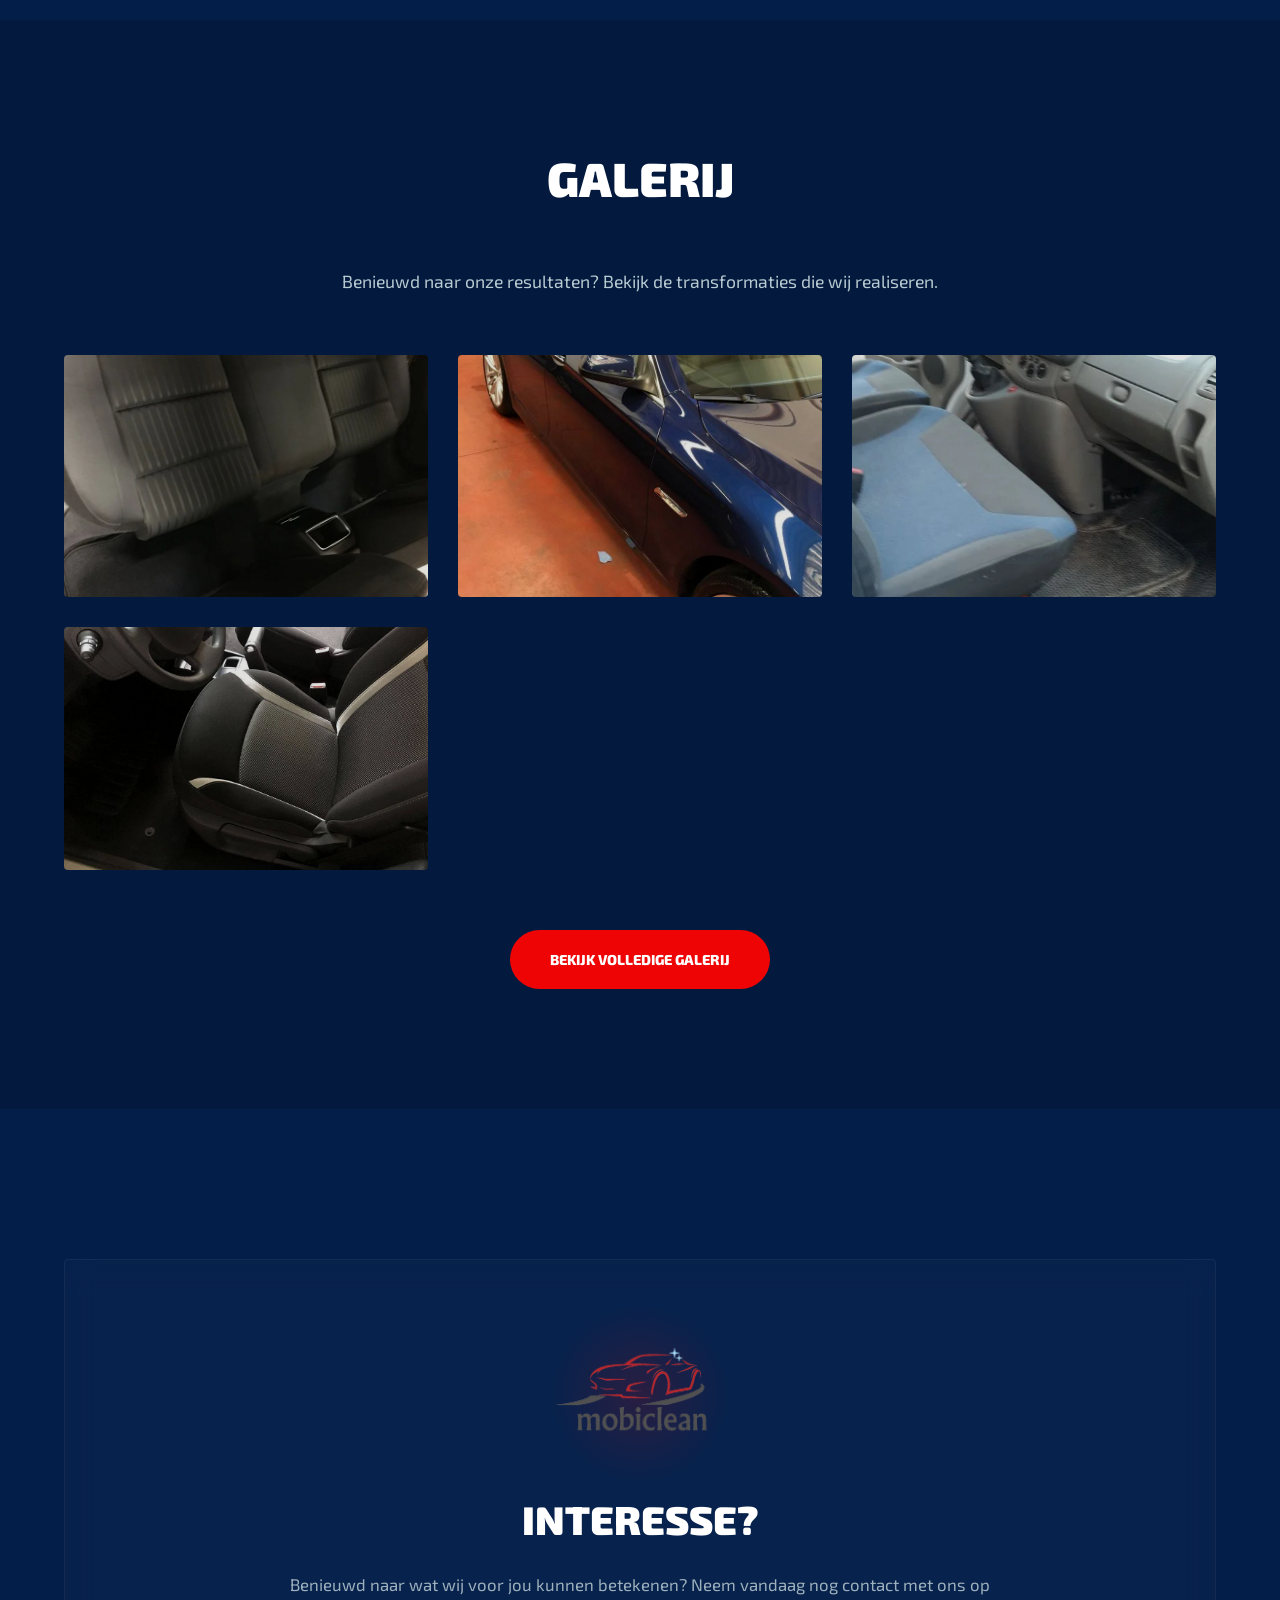
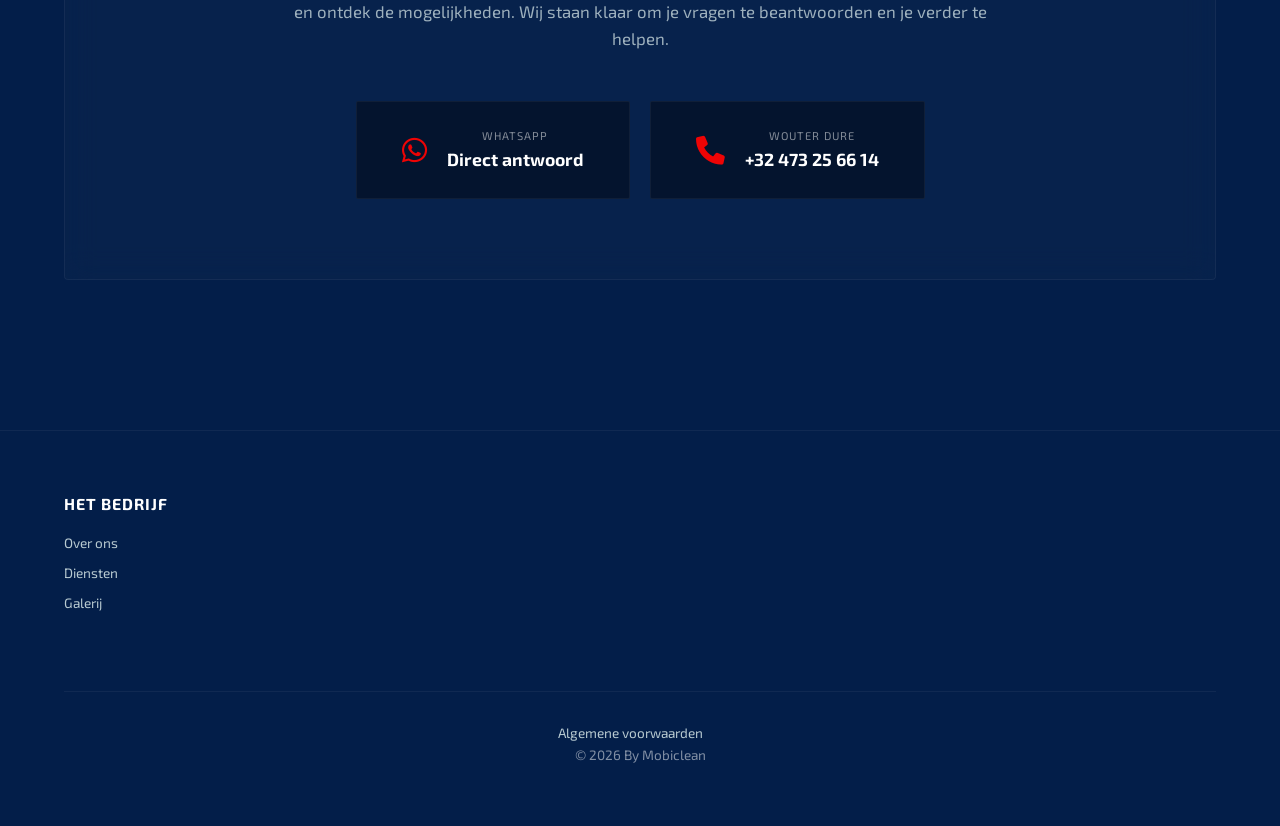
==== commit 1d49645d: "v3" ====
--- a/index.html
+++ b/index.html
@@ -13,13 +13,13 @@
 <header class="header">
     <div class="container header-inner">
         <div class="logo">
-            <img src="assets/images/logo.avif" alt="Mobiclean Logo">
+            <img src="assets/images/logo.png" alt="Mobiclean Logo">
         </div>
         <nav class="nav">
             <a href="#home">Home</a>
-            <a href="#behandelingen">Behandelingen</a>
-            <a href="Gallery.html">Galerij</a>
-            <a href="#contact" class="btn-red-small">Contact</a>
+            <a href="#diensten">Diensten</a>
+            <a href="gallery.html">Galerij</a>
+            <a href="contact.html" class="btn-red-small">Contact</a>
         </nav>
     </div>
 </header>
@@ -32,8 +32,8 @@
             <p class="reveal subtitle">Mobile cleaning services</p>
             <p class="reveal hero-description">Geen tijd of zin om uw auto zelf te reinigen? Neem vrijblijvend contact op en ontdek onze uitgebreide diensten.</p>
             <div class="hero-btns reveal">
-                <a href="#contact" class="btn-red">Contact opnemen</a>
-                <a href="#behandelingen" class="btn-outline">Behandelingen</a>
+                <a href="contact.html" class="btn-red">Contact opnemen</a>
+                <a href="#diensten" class="btn-outline">Onze diensten</a>
             </div>
         </div>
         <div class="scroll-indicator"></div>
@@ -67,7 +67,7 @@
         </div>
     </section>
 
-    <section id="behandelingen" class="services-minimal">
+    <section id="diensten" class="services-minimal">
         <div class="container">
             <h2 class="section-title reveal">Perfectie & <span class="text-red">Ervaring</span></h2>
             <div class="intro-text reveal">
@@ -77,11 +77,49 @@
         </div>
     </section>
 
-    <section id="galerij" class="gallery-section">
+    <section id="galerij" class="gallery-preview">
         <div class="container">
             <h2 class="section-title reveal"><span class="text-red">Galerij</span></h2>
-            <p class="gallery-intro reveal">Benieuwd naar onze resultaten? Bekijk onze transformaties.</p>
-            <!-- Hier kunnen galerij afbeeldingen worden toegevoegd -->
+            <p class="gallery-intro reveal">Benieuwd naar onze resultaten? Bekijk de transformaties die wij realiseren.</p>
+            
+            <div class="preview-grid">
+                <div class="preview-item reveal" style="animation-delay: 0.1s">
+                    <div class="preview-image">
+                        <img src="assets\images\A4\a4-int-back.after.jpg" alt="Audi A4 Detail">
+                        <div class="preview-overlay">
+                            <span class="preview-label">Audi A4</span>
+                        </div>
+                    </div>
+                </div>
+                <div class="preview-item reveal" style="animation-delay: 0.2s">
+                    <div class="preview-image">
+                        <img src="assets\images\520\520-After.jpg" alt="BMW Detail">
+                        <div class="preview-overlay">
+                            <span class="preview-label">BMW 520d Touring</span>
+                        </div>
+                    </div>
+                </div>
+                <div class="preview-item reveal" style="animation-delay: 0.3s">
+                    <div class="preview-image">
+                        <img src="assets\images\Trafic\Trafic-int.before.jpg" alt="Renault Trafic">
+                        <div class="preview-overlay">
+                            <span class="preview-label">Renault Trafic</span>
+                        </div>
+                    </div>
+                </div>
+                <div class="preview-item reveal" style="animation-delay: 0.4s">
+                    <div class="preview-image">
+                        <img src="assets\images\Kangoo\Kangoo-driver.after.webp" alt="Renault Kangoo">
+                        <div class="preview-overlay">
+                            <span class="preview-label">Renault Kangoo</span>
+                        </div>
+                    </div>
+                </div>
+            </div>
+            
+            <div class="gallery-cta-btn reveal">
+                <a href="gallery.html" class="btn-red">Bekijk volledige galerij</a>
+            </div>
         </div>
     </section>
 
@@ -89,7 +127,7 @@
         <div class="container">
             <div class="contact-card reveal">
                 <div class="contact-visual">
-                    <img src="assets/images/logo.avif" alt="Mobiclean Logo" class="contact-logo-img">
+                    <img src="assets/images/logo.png" alt="Mobiclean Logo" class="contact-logo-img">
                     <div class="glow-ring"></div>
                 </div>
                 <div class="contact-header">
@@ -103,7 +141,7 @@
                     </a>
                     <a href="tel:+32473256614" class="contact-method">
                         <div class="method-icon"><i class="fa-solid fa-phone"></i></div>
-                        <div class="method-text"><span>Wouter Dure</span><strong>0473 25 66 14</strong></div>
+                        <div class="method-text"><span>Wouter Dure</span><strong>+32 473 25 66 14</strong></div>
                     </a>
                 </div>
                <!-- <div class="social-links reveal">
@@ -124,14 +162,14 @@
             <h4>Het bedrijf</h4>
             <ul>
                 <li><a href="#home">Over ons</a></li>
-                <li><a href="#behandelingen">Behandelingen</a></li>
-                <li><a href="Gallery.html">Galerij</a></li>
+                <li><a href="#diensten">Diensten</a></li>
+                <li><a href="gallery.html">Galerij</a></li>
             </ul>
         </div>
-        <div class="footer-section">
-          <!--  <h4>Contact</h4>
-            <p>Wouter Dure<br>0473 25 66 14</p> -->
-        </div>
+       <!-- <div class="footer-section">
+             <h4>Contact</h4>
+            <p>Wouter Dure<br>0473 25 66 14</p> 
+        </div>-->
         <div class="footer-bottom">
             <p><a href="terms.html">Algemene voorwaarden</a></p>
             <p>&copy; 2026 By Mobiclean</p>
@@ -139,6 +177,6 @@
     </div>
 </footer>
 
-<script src="js/main.js"></script>
+<script src="js\main.js"></script>
 </body>
 </html>
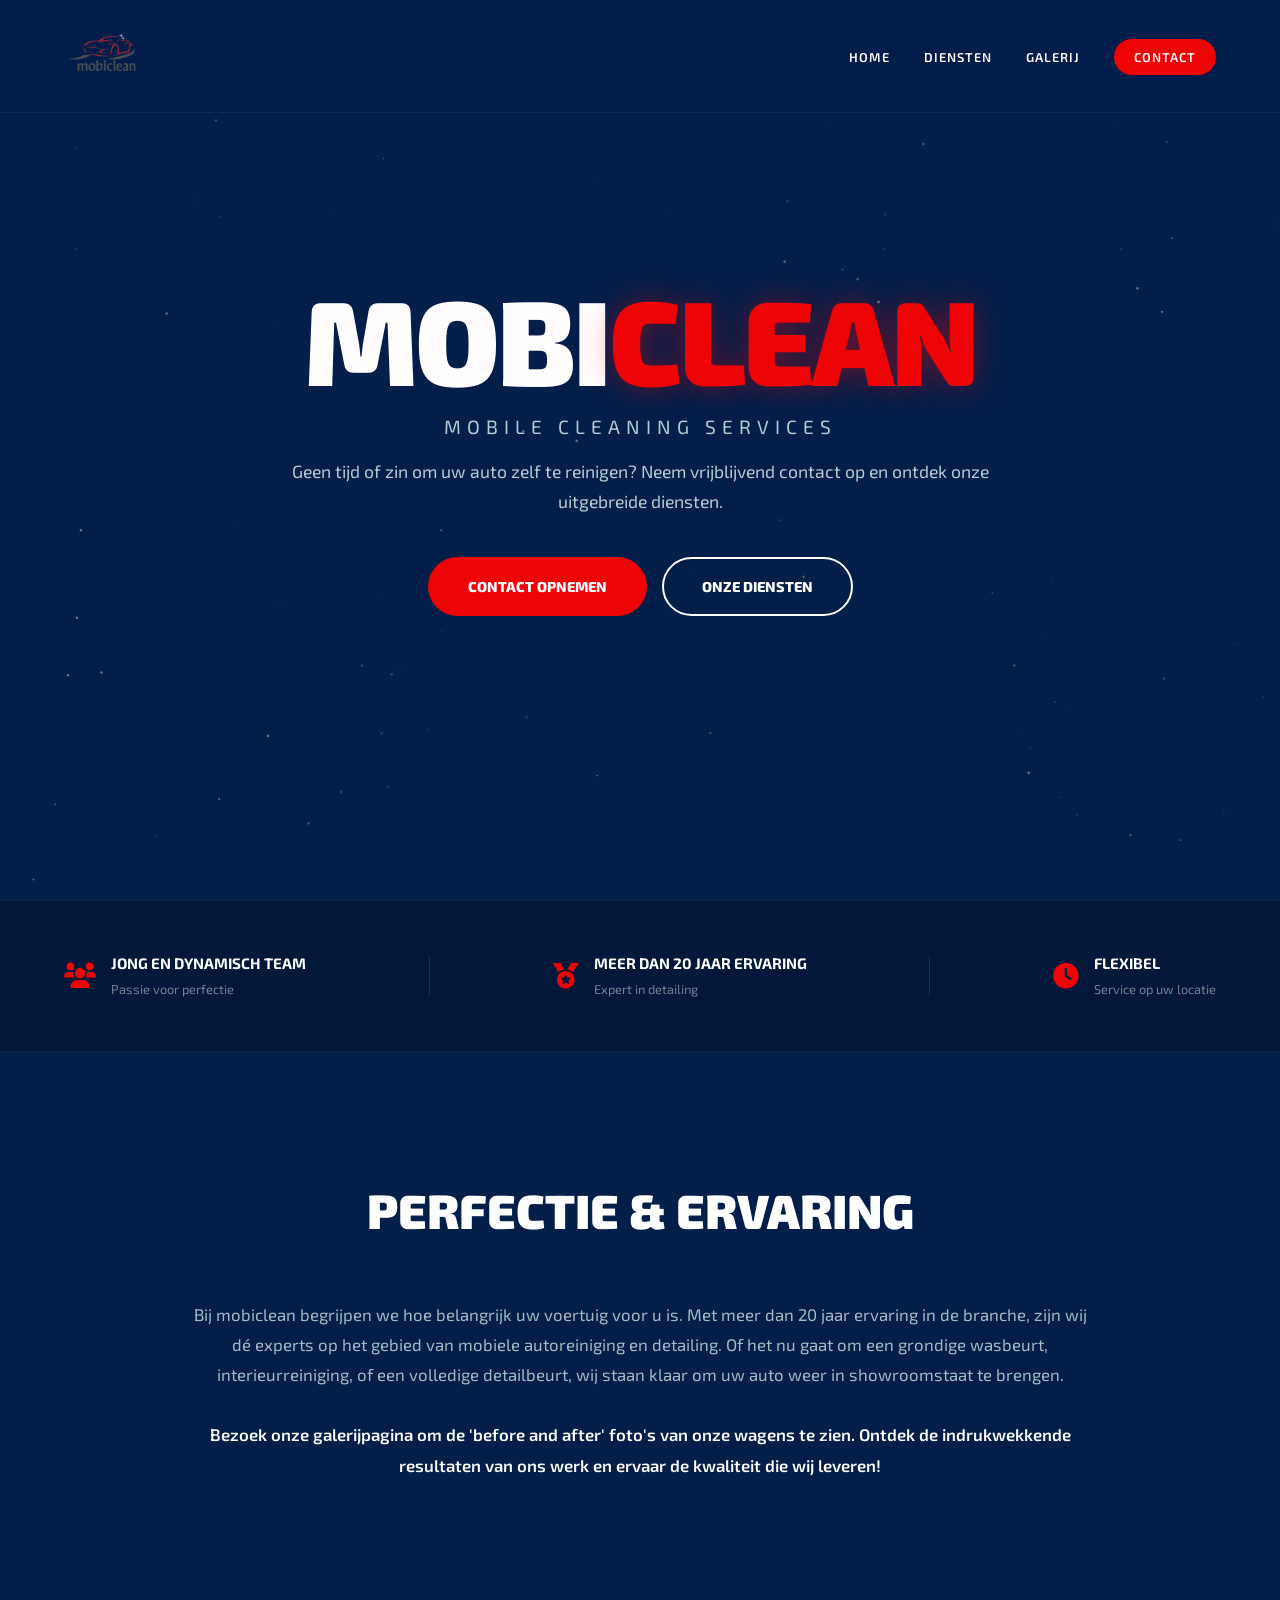
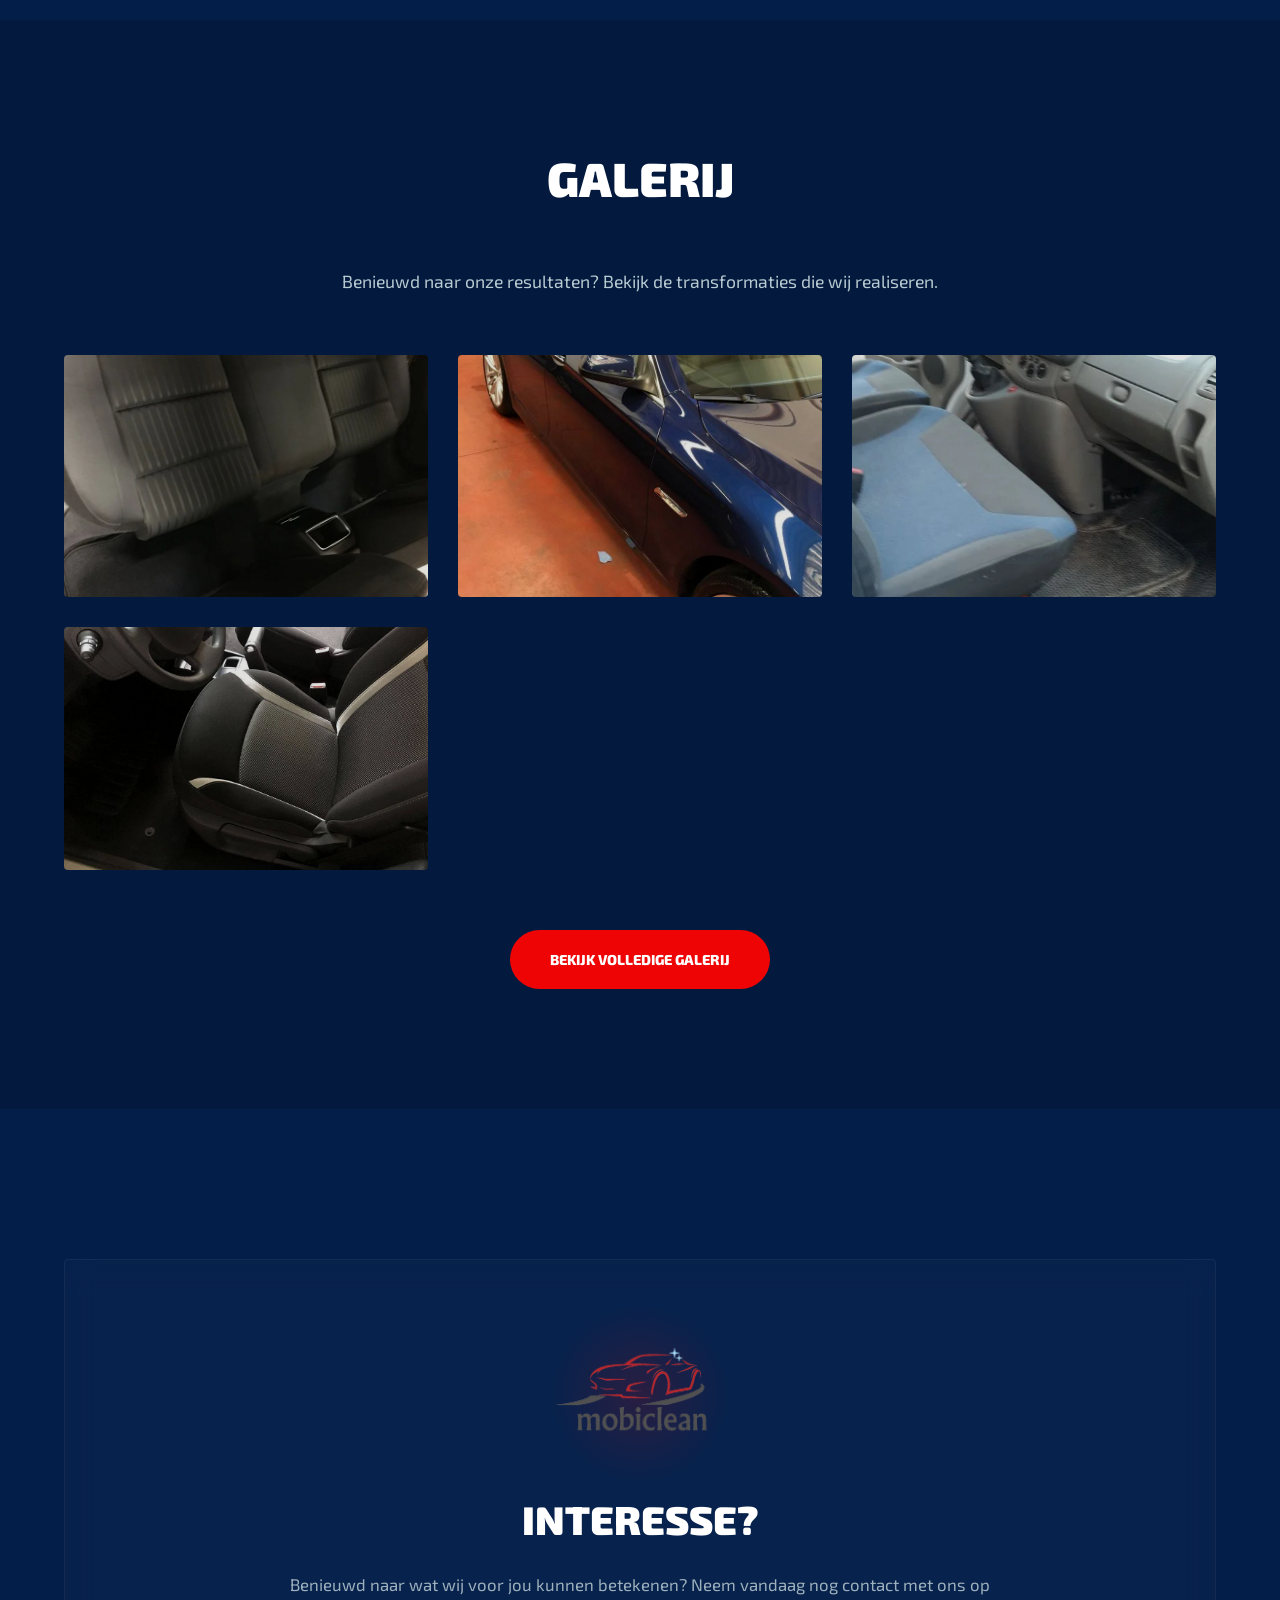
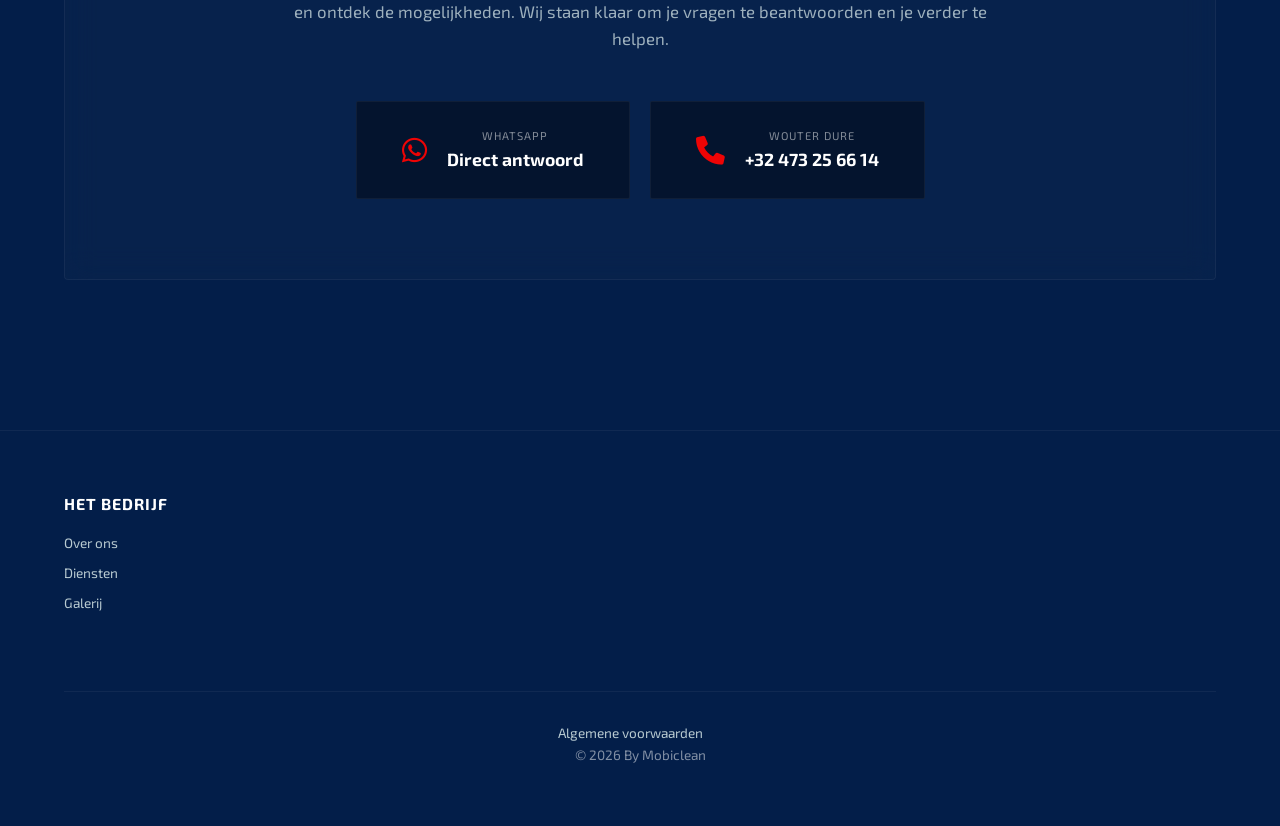
==== commit 48359163: "v4" ====
--- a/index.html
+++ b/index.html
@@ -169,7 +169,7 @@
        <!-- <div class="footer-section">
              <h4>Contact</h4>
             <p>Wouter Dure<br>0473 25 66 14</p> 
-        </div>-->
+                    </div>-->
         <div class="footer-bottom">
             <p><a href="terms.html">Algemene voorwaarden</a></p>
             <p>&copy; 2026 By Mobiclean</p>
